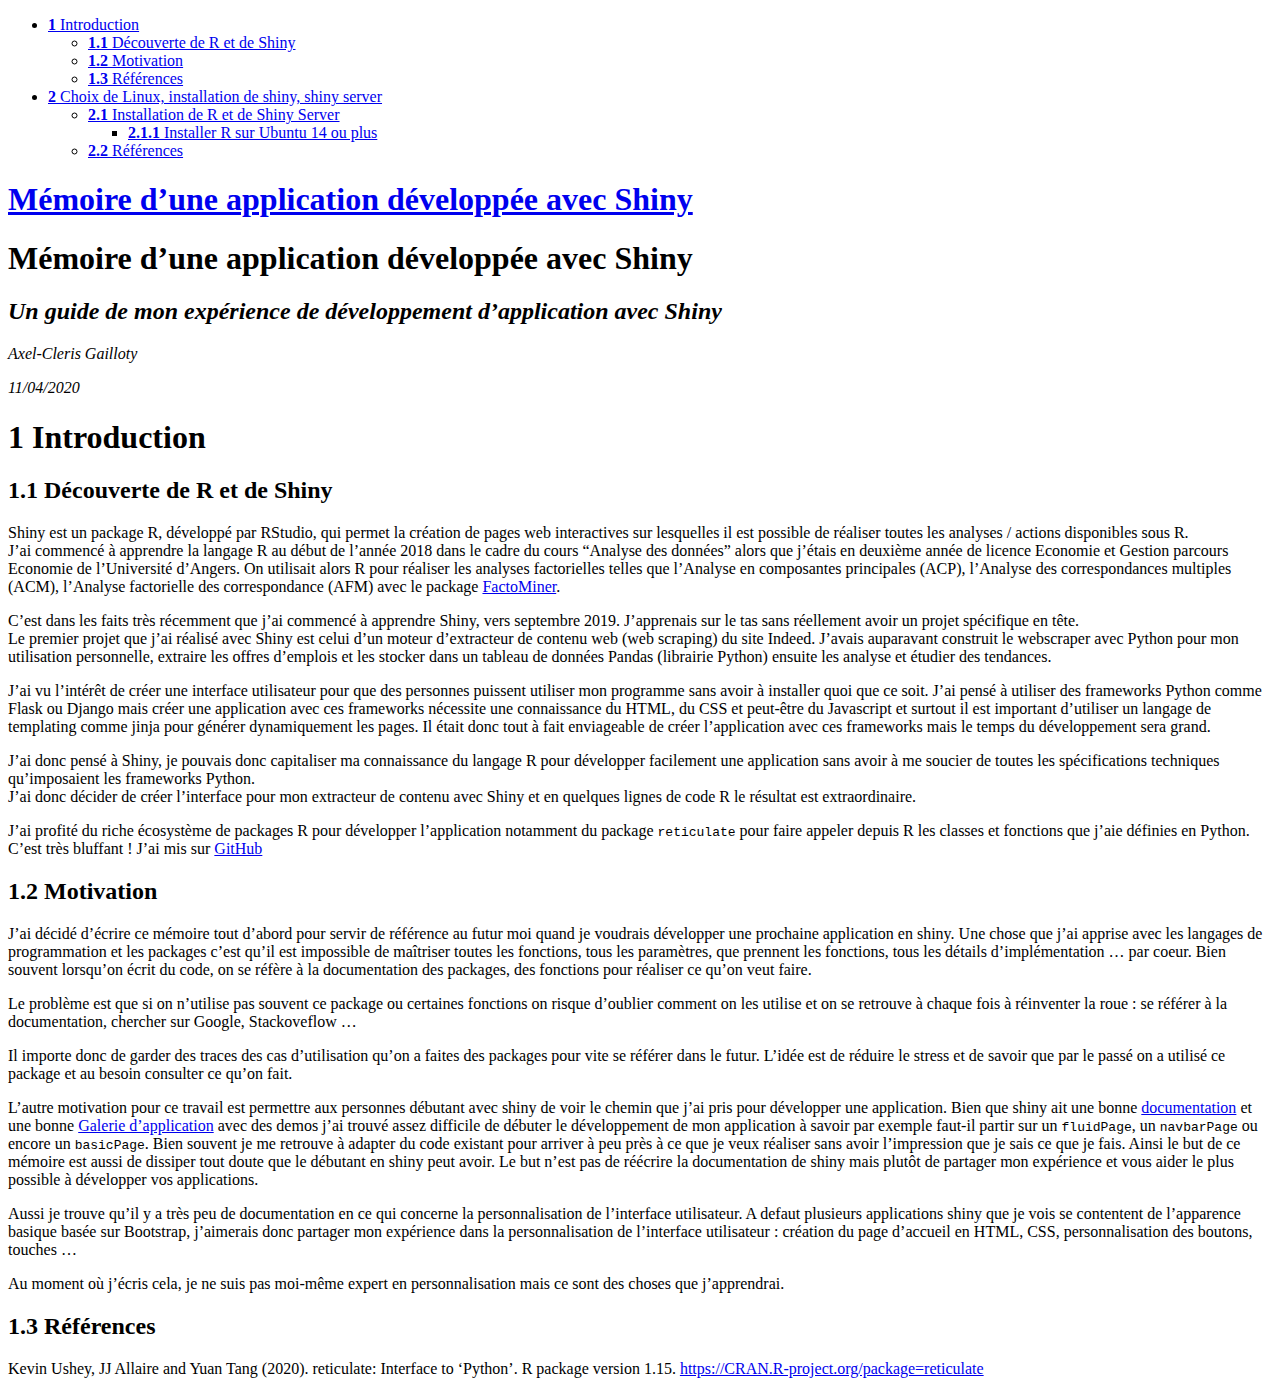
==== index.html @ 3c8d46de "Première version du projet" ====
<!DOCTYPE html>
<html lang="" xml:lang="">
<head>

  <meta charset="utf-8" />
  <meta http-equiv="X-UA-Compatible" content="IE=edge" />
  <title>Mémoire d’une application développée avec Shiny</title>
  <meta name="description" content="Mémoire d’une application développée avec Shiny" />
  <meta name="generator" content="bookdown 0.18 and GitBook 2.6.7" />

  <meta property="og:title" content="Mémoire d’une application développée avec Shiny" />
  <meta property="og:type" content="book" />
  
  
  
  

  <meta name="twitter:card" content="summary" />
  <meta name="twitter:title" content="Mémoire d’une application développée avec Shiny" />
  
  
  

<meta name="author" content="Axel-Cleris Gailloty" />


<meta name="date" content="2020-11-04" />

  <meta name="viewport" content="width=device-width, initial-scale=1" />
  <meta name="apple-mobile-web-app-capable" content="yes" />
  <meta name="apple-mobile-web-app-status-bar-style" content="black" />
  
  

<link rel="next" href="choix-de-linux-installation-de-shiny-shiny-server.html"/>
<script src="libs/jquery-2.2.3/jquery.min.js"></script>
<link href="libs/gitbook-2.6.7/css/style.css" rel="stylesheet" />
<link href="libs/gitbook-2.6.7/css/plugin-table.css" rel="stylesheet" />
<link href="libs/gitbook-2.6.7/css/plugin-bookdown.css" rel="stylesheet" />
<link href="libs/gitbook-2.6.7/css/plugin-highlight.css" rel="stylesheet" />
<link href="libs/gitbook-2.6.7/css/plugin-search.css" rel="stylesheet" />
<link href="libs/gitbook-2.6.7/css/plugin-fontsettings.css" rel="stylesheet" />
<link href="libs/gitbook-2.6.7/css/plugin-clipboard.css" rel="stylesheet" />












</head>

<body>



  <div class="book without-animation with-summary font-size-2 font-family-1" data-basepath=".">

    <div class="book-summary">
      <nav role="navigation">

<ul class="summary">
<li class="chapter" data-level="1" data-path="introduction.html"><a href="introduction.html"><i class="fa fa-check"></i><b>1</b> Introduction</a><ul>
<li class="chapter" data-level="1.1" data-path="introduction.html"><a href="introduction.html#découverte-de-r-et-de-shiny"><i class="fa fa-check"></i><b>1.1</b> Découverte de R et de Shiny</a></li>
<li class="chapter" data-level="1.2" data-path="introduction.html"><a href="introduction.html#motivation"><i class="fa fa-check"></i><b>1.2</b> Motivation</a></li>
<li class="chapter" data-level="1.3" data-path="introduction.html"><a href="introduction.html#références"><i class="fa fa-check"></i><b>1.3</b> Références</a></li>
</ul></li>
<li class="chapter" data-level="2" data-path="choix-de-linux-installation-de-shiny-shiny-server.html"><a href="choix-de-linux-installation-de-shiny-shiny-server.html"><i class="fa fa-check"></i><b>2</b> Choix de Linux, installation de shiny, shiny server</a><ul>
<li class="chapter" data-level="2.1" data-path="choix-de-linux-installation-de-shiny-shiny-server.html"><a href="choix-de-linux-installation-de-shiny-shiny-server.html#installation-de-r-et-de-shiny-server"><i class="fa fa-check"></i><b>2.1</b> Installation de R et de Shiny Server</a><ul>
<li class="chapter" data-level="2.1.1" data-path="choix-de-linux-installation-de-shiny-shiny-server.html"><a href="choix-de-linux-installation-de-shiny-shiny-server.html#installer-r-sur-ubuntu-14-ou-plus"><i class="fa fa-check"></i><b>2.1.1</b> Installer R sur Ubuntu 14 ou plus</a></li>
</ul></li>
<li class="chapter" data-level="2.2" data-path="choix-de-linux-installation-de-shiny-shiny-server.html"><a href="choix-de-linux-installation-de-shiny-shiny-server.html#références-1"><i class="fa fa-check"></i><b>2.2</b> Références</a></li>
</ul></li>
</ul>

      </nav>
    </div>

    <div class="book-body">
      <div class="body-inner">
        <div class="book-header" role="navigation">
          <h1>
            <i class="fa fa-circle-o-notch fa-spin"></i><a href="./">Mémoire d’une application développée avec Shiny</a>
          </h1>
        </div>

        <div class="page-wrapper" tabindex="-1" role="main">
          <div class="page-inner">

            <section class="normal" id="section-">
<div id="header">
<h1 class="title">Mémoire d’une application développée avec Shiny</h1>
<h2 class="subtitle"><em>Un guide de mon expérience de développement d’application avec Shiny</em></h2>
<p class="author"><em>Axel-Cleris Gailloty</em></p>
<p class="date"><em>11/04/2020</em></p>
</div>
<div id="introduction" class="section level1">
<h1><span class="header-section-number">1</span> Introduction</h1>
<div id="découverte-de-r-et-de-shiny" class="section level2">
<h2><span class="header-section-number">1.1</span> Découverte de R et de Shiny</h2>
<p>Shiny est un package R, développé par RStudio, qui permet la création de pages web interactives sur lesquelles il est possible de réaliser toutes les analyses / actions disponibles sous R.<br />
J’ai commencé à apprendre la langage R au début de l’année 2018 dans le cadre du cours “Analyse des données” alors que j’étais en deuxième année de licence Economie et Gestion parcours Economie de l’Université d’Angers.
On utilisait alors R pour réaliser les analyses factorielles telles que l’Analyse en composantes principales (ACP), l’Analyse des correspondances multiples (ACM), l’Analyse factorielle des correspondance (AFM) avec le package <a href="http://factominer.free.fr/">FactoMiner</a>.</p>
<p>C’est dans les faits très récemment que j’ai commencé à apprendre Shiny, vers septembre 2019. J’apprenais sur le tas sans réellement avoir un projet spécifique en tête.<br />
Le premier projet que j’ai réalisé avec Shiny est celui d’un moteur d’extracteur de contenu web (web scraping) du site Indeed. J’avais auparavant construit le webscraper avec Python pour mon utilisation personnelle, extraire les offres d’emplois et les stocker dans un tableau de données Pandas (librairie Python) ensuite les analyse et étudier des tendances.</p>
<p>J’ai vu l’intérêt de créer une interface utilisateur pour que des personnes puissent utiliser mon programme sans avoir à installer quoi que ce soit. J’ai pensé à utiliser des frameworks Python comme Flask ou Django mais créer une application avec ces frameworks nécessite une connaissance du HTML, du CSS et peut-être du Javascript et surtout il est important d’utiliser un langage de templating comme jinja pour générer dynamiquement les pages. Il était donc tout à fait enviageable de créer l’application avec ces frameworks mais le temps du développement sera grand.</p>
<p>J’ai donc pensé à Shiny, je pouvais donc capitaliser ma connaissance du langage R pour développer facilement une application sans avoir à me soucier de toutes les spécifications techniques qu’imposaient les frameworks Python.<br />
J’ai donc décider de créer l’interface pour mon extracteur de contenu avec Shiny et en quelques lignes de code R le résultat est extraordinaire.</p>
<p>J’ai profité du riche écosystème de packages R pour développer l’application notamment du package <code>reticulate</code> pour faire appeler depuis R les classes et fonctions que j’aie définies en Python. C’est très bluffant !
J’ai mis sur <a href="http://factominer.free.fr/">GitHub</a></p>
</div>
<div id="motivation" class="section level2">
<h2><span class="header-section-number">1.2</span> Motivation</h2>
<p>J’ai décidé d’écrire ce mémoire tout d’abord pour servir de référence au futur moi quand je voudrais développer une prochaine application en shiny. Une chose que j’ai apprise avec les langages de programmation et les packages c’est qu’il est impossible de maîtriser toutes les fonctions, tous les paramètres, que prennent les fonctions, tous les détails d’implémentation … par coeur. Bien souvent lorsqu’on écrit du code, on se réfère à la documentation des packages, des fonctions pour réaliser ce qu’on veut faire.</p>
<p>Le problème est que si on n’utilise pas souvent ce package ou certaines fonctions on risque d’oublier comment on les utilise et on se retrouve à chaque fois à réinventer la roue : se référer à la documentation, chercher sur Google, Stackoveflow …</p>
<p>Il importe donc de garder des traces des cas d’utilisation qu’on a faites des packages pour vite se référer dans le futur. L’idée est de réduire le stress et de savoir que par le passé on a utilisé ce package et au besoin consulter ce qu’on fait.</p>
<p>L’autre motivation pour ce travail est permettre aux personnes débutant avec shiny de voir le chemin que j’ai pris pour développer une application.
Bien que shiny ait une bonne <a href="https://shiny.rstudio.com/reference/shiny/1.3.2/">documentation</a> et une bonne <a href="https://shiny.rstudio.com/reference/shiny/1.3.2/">Galerie d’application</a> avec des demos j’ai trouvé assez difficile de débuter le développement de mon application à savoir par exemple faut-il partir sur un <code>fluidPage</code>, un <code>navbarPage</code> ou encore un <code>basicPage</code>. Bien souvent je me retrouve à adapter du code existant pour arriver à peu près à ce que je veux réaliser sans avoir l’impression que je sais ce que je fais. Ainsi le but de ce mémoire est aussi de dissiper tout doute que le débutant en shiny peut avoir. Le but n’est pas de réécrire la documentation de shiny mais plutôt de partager mon expérience et vous aider le plus possible à développer vos applications.</p>
<p>Aussi je trouve qu’il y a très peu de documentation en ce qui concerne la personnalisation de l’interface utilisateur. A defaut plusieurs applications shiny que je vois se contentent de l’apparence basique basée sur Bootstrap, j’aimerais donc partager mon expérience dans la personnalisation de l’interface utilisateur : création du page d’accueil en HTML, CSS, personnalisation des boutons, touches …</p>
<p>Au moment où j’écris cela, je ne suis pas moi-même expert en personnalisation mais ce sont des choses que j’apprendrai.</p>
</div>
<div id="références" class="section level2">
<h2><span class="header-section-number">1.3</span> Références</h2>
<p>Kevin Ushey, JJ Allaire and Yuan Tang (2020). reticulate: Interface to
‘Python’. R package version 1.15.
<a href="https://CRAN.R-project.org/package=reticulate" class="uri">https://CRAN.R-project.org/package=reticulate</a></p>
</div>
</div>
            </section>

          </div>
        </div>
      </div>

<a href="choix-de-linux-installation-de-shiny-shiny-server.html" class="navigation navigation-next navigation-unique" aria-label="Next page"><i class="fa fa-angle-right"></i></a>
    </div>
  </div>
<script src="libs/gitbook-2.6.7/js/app.min.js"></script>
<script src="libs/gitbook-2.6.7/js/lunr.js"></script>
<script src="libs/gitbook-2.6.7/js/clipboard.min.js"></script>
<script src="libs/gitbook-2.6.7/js/plugin-search.js"></script>
<script src="libs/gitbook-2.6.7/js/plugin-sharing.js"></script>
<script src="libs/gitbook-2.6.7/js/plugin-fontsettings.js"></script>
<script src="libs/gitbook-2.6.7/js/plugin-bookdown.js"></script>
<script src="libs/gitbook-2.6.7/js/jquery.highlight.js"></script>
<script src="libs/gitbook-2.6.7/js/plugin-clipboard.js"></script>
<script>
gitbook.require(["gitbook"], function(gitbook) {
gitbook.start({
"sharing": {
"github": false,
"facebook": true,
"twitter": true,
"linkedin": false,
"weibo": false,
"instapaper": false,
"vk": false,
"all": ["facebook", "twitter", "linkedin", "weibo", "instapaper"]
},
"fontsettings": {
"theme": "white",
"family": "sans",
"size": 2
},
"edit": {
"link": null,
"text": null
},
"history": {
"link": null,
"text": null
},
"view": {
"link": null,
"text": null
},
"download": null,
"toc": {
"collapse": "subsection"
},
"search": false
});
});
</script>

</body>

</html>
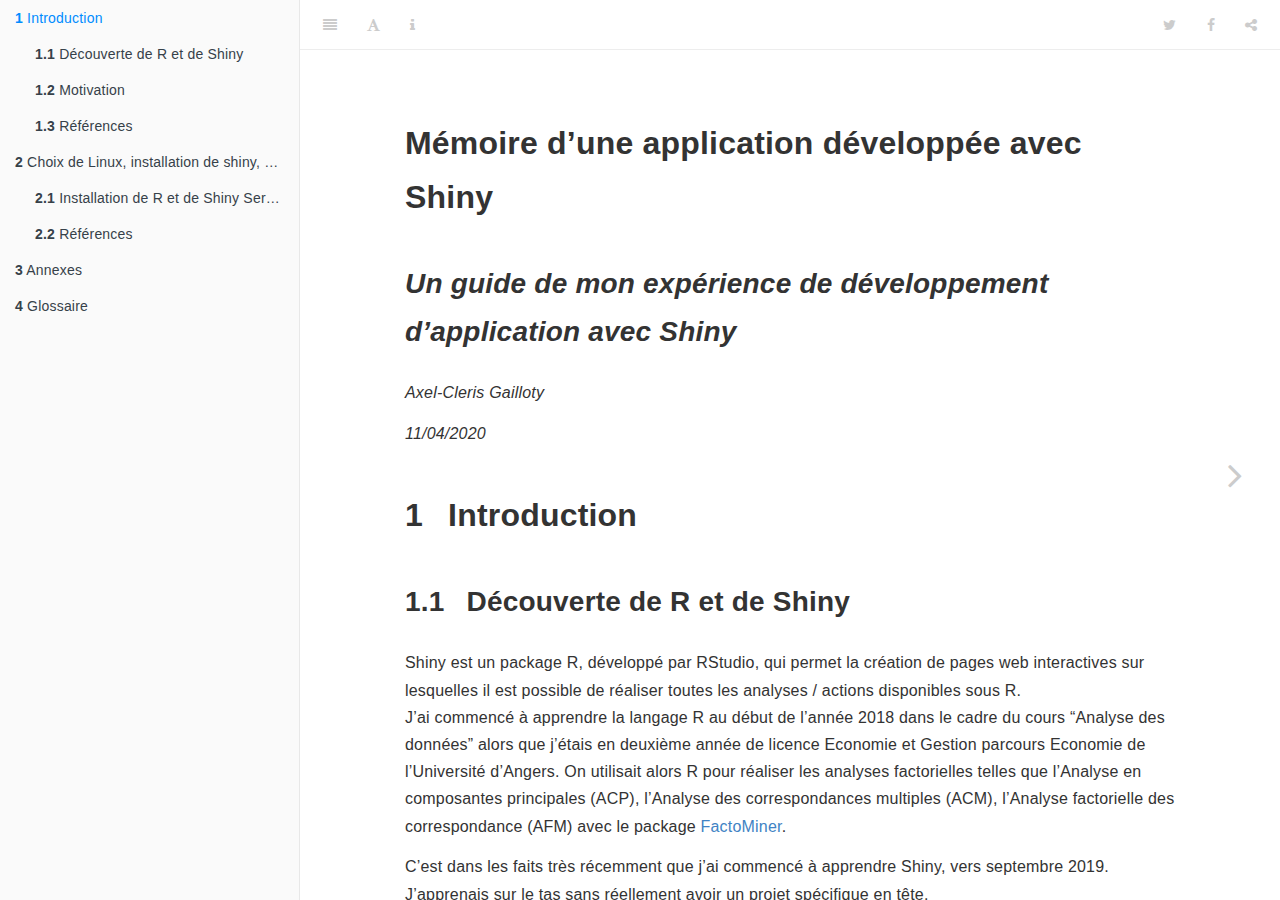
==== commit b993774e: "Ajout annexes et glossaire" ====
--- a/index.html
+++ b/index.html
@@ -73,9 +73,12 @@
 <li class="chapter" data-level="2" data-path="choix-de-linux-installation-de-shiny-shiny-server.html"><a href="choix-de-linux-installation-de-shiny-shiny-server.html"><i class="fa fa-check"></i><b>2</b> Choix de Linux, installation de shiny, shiny server</a><ul>
 <li class="chapter" data-level="2.1" data-path="choix-de-linux-installation-de-shiny-shiny-server.html"><a href="choix-de-linux-installation-de-shiny-shiny-server.html#installation-de-r-et-de-shiny-server"><i class="fa fa-check"></i><b>2.1</b> Installation de R et de Shiny Server</a><ul>
 <li class="chapter" data-level="2.1.1" data-path="choix-de-linux-installation-de-shiny-shiny-server.html"><a href="choix-de-linux-installation-de-shiny-shiny-server.html#installer-r-sur-ubuntu-14-ou-plus"><i class="fa fa-check"></i><b>2.1.1</b> Installer R sur Ubuntu 14 ou plus</a></li>
+<li class="chapter" data-level="2.1.2" data-path="choix-de-linux-installation-de-shiny-shiny-server.html"><a href="choix-de-linux-installation-de-shiny-shiny-server.html#installation-du-serveur-shiny"><i class="fa fa-check"></i><b>2.1.2</b> Installation du serveur Shiny</a></li>
 </ul></li>
 <li class="chapter" data-level="2.2" data-path="choix-de-linux-installation-de-shiny-shiny-server.html"><a href="choix-de-linux-installation-de-shiny-shiny-server.html#références-1"><i class="fa fa-check"></i><b>2.2</b> Références</a></li>
 </ul></li>
+<li class="chapter" data-level="3" data-path="annexes.html"><a href="annexes.html"><i class="fa fa-check"></i><b>3</b> Annexes</a></li>
+<li class="chapter" data-level="4" data-path="glossaire.html"><a href="glossaire.html"><i class="fa fa-check"></i><b>4</b> Glossaire</a></li>
 </ul>
 
       </nav>
--- a/libs/gitbook-2.6.7/css/style.css
+++ b/libs/gitbook-2.6.7/css/style.css
@@ -0,0 +1,10 @@
+/*! normalize.css v2.1.0 | MIT License | git.io/normalize */img,legend{border:0}*,.fa{-webkit-font-smoothing:antialiased}.fa-ul>li,sub,sup{position:relative}.book .book-body .page-wrapper .page-inner section.normal hr:after,.book-langs-index .inner .languages:after,.buttons:after,.dropdown-menu .buttons:after{clear:both}body,html{-ms-text-size-adjust:100%;-webkit-text-size-adjust:100%}article,aside,details,figcaption,figure,footer,header,hgroup,main,nav,section,summary{display:block}audio,canvas,video{display:inline-block}.hidden,[hidden]{display:none}audio:not([controls]){display:none;height:0}html{font-family:sans-serif}body,figure{margin:0}a:focus{outline:dotted thin}a:active,a:hover{outline:0}h1{font-size:2em;margin:.67em 0}abbr[title]{border-bottom:1px dotted}b,strong{font-weight:700}dfn{font-style:italic}hr{-moz-box-sizing:content-box;box-sizing:content-box;height:0}mark{background:#ff0;color:#000}code,kbd,pre,samp{font-family:monospace,serif;font-size:1em}pre{white-space:pre-wrap}q{quotes:"\201C" "\201D" "\2018" "\2019"}small{font-size:80%}sub,sup{font-size:75%;line-height:0;vertical-align:baseline}sup{top:-.5em}sub{bottom:-.25em}svg:not(:root){overflow:hidden}fieldset{border:1px solid silver;margin:0 2px;padding:.35em .625em .75em}legend{padding:0}button,input,select,textarea{font-family:inherit;font-size:100%;margin:0}button,input{line-height:normal}button,select{text-transform:none}button,html input[type=button],input[type=reset],input[type=submit]{-webkit-appearance:button;cursor:pointer}button[disabled],html input[disabled]{cursor:default}input[type=checkbox],input[type=radio]{box-sizing:border-box;padding:0}input[type=search]{-webkit-appearance:textfield;-moz-box-sizing:content-box;-webkit-box-sizing:content-box;box-sizing:content-box}input[type=search]::-webkit-search-cancel-button{margin-right:10px;}button::-moz-focus-inner,input::-moz-focus-inner{border:0;padding:0}textarea{overflow:auto;vertical-align:top}table{border-collapse:collapse;border-spacing:0}/*!
+ * Preboot v2
+ *
+ * Open sourced under MIT license by @mdo.
+ * Some variables and mixins from Bootstrap (Apache 2 license).
+ */.link-inherit,.link-inherit:focus,.link-inherit:hover{color:inherit}.fa,.fa-stack{display:inline-block}/*!
+ *  Font Awesome 4.1.0 by @davegandy - http://fontawesome.io - @fontawesome
+ *  License - http://fontawesome.io/license (Font: SIL OFL 1.1, CSS: MIT License)
+ */@font-face{font-family:FontAwesome;src:url(./fontawesome/fontawesome-webfont.ttf?v=4.1.0) format('truetype');font-weight:400;font-style:normal}.fa{font-family:FontAwesome;font-style:normal;font-weight:400;line-height:1;-moz-osx-font-smoothing:grayscale}.book .book-header,.book .book-summary{font-family:"Helvetica Neue",Helvetica,Arial,sans-serif}.fa-lg{font-size:1.33333333em;line-height:.75em;vertical-align:-15%}.fa-2x{font-size:2em}.fa-3x{font-size:3em}.fa-4x{font-size:4em}.fa-5x{font-size:5em}.fa-fw{width:1.28571429em;text-align:center}.fa-ul{padding-left:0;margin-left:2.14285714em;list-style-type:none}.fa-li{position:absolute;left:-2.14285714em;width:2.14285714em;top:.14285714em;text-align:center}.fa-li.fa-lg{left:-1.85714286em}.fa-border{padding:.2em .25em .15em;border:.08em solid #eee;border-radius:.1em}.pull-right{float:right}.pull-left{float:left}.fa.pull-left{margin-right:.3em}.fa.pull-right{margin-left:.3em}.fa-spin{-webkit-animation:spin 2s infinite linear;-moz-animation:spin 2s infinite linear;-o-animation:spin 2s infinite linear;animation:spin 2s infinite linear}@-moz-keyframes spin{0%{-moz-transform:rotate(0)}100%{-moz-transform:rotate(359deg)}}@-webkit-keyframes spin{0%{-webkit-transform:rotate(0)}100%{-webkit-transform:rotate(359deg)}}@-o-keyframes spin{0%{-o-transform:rotate(0)}100%{-o-transform:rotate(359deg)}}@keyframes spin{0%{-webkit-transform:rotate(0);transform:rotate(0)}100%{-webkit-transform:rotate(359deg);transform:rotate(359deg)}}.fa-rotate-90{filter:progid:DXImageTransform.Microsoft.BasicImage(rotation=1);-webkit-transform:rotate(90deg);-moz-transform:rotate(90deg);-ms-transform:rotate(90deg);-o-transform:rotate(90deg);transform:rotate(90deg)}.fa-rotate-180{filter:progid:DXImageTransform.Microsoft.BasicImage(rotation=2);-webkit-transform:rotate(180deg);-moz-transform:rotate(180deg);-ms-transform:rotate(180deg);-o-transform:rotate(180deg);transform:rotate(180deg)}.fa-rotate-270{filter:progid:DXImageTransform.Microsoft.BasicImage(rotation=3);-webkit-transform:rotate(270deg);-moz-transform:rotate(270deg);-ms-transform:rotate(270deg);-o-transform:rotate(270deg);transform:rotate(270deg)}.fa-flip-horizontal{filter:progid:DXImageTransform.Microsoft.BasicImage(rotation=0, mirror=1);-webkit-transform:scale(-1,1);-moz-transform:scale(-1,1);-ms-transform:scale(-1,1);-o-transform:scale(-1,1);transform:scale(-1,1)}.fa-flip-vertical{filter:progid:DXImageTransform.Microsoft.BasicImage(rotation=2, mirror=1);-webkit-transform:scale(1,-1);-moz-transform:scale(1,-1);-ms-transform:scale(1,-1);-o-transform:scale(1,-1);transform:scale(1,-1)}.fa-stack{position:relative;width:2em;height:2em;line-height:2em;vertical-align:middle}.fa-stack-1x,.fa-stack-2x{position:absolute;left:0;width:100%;text-align:center}.fa-stack-1x{line-height:inherit}.fa-stack-2x{font-size:2em}.fa-inverse{color:#fff}.fa-glass:before{content:"\f000"}.fa-music:before{content:"\f001"}.fa-search:before{content:"\f002"}.fa-envelope-o:before{content:"\f003"}.fa-heart:before{content:"\f004"}.fa-star:before{content:"\f005"}.fa-star-o:before{content:"\f006"}.fa-user:before{content:"\f007"}.fa-film:before{content:"\f008"}.fa-th-large:before{content:"\f009"}.fa-th:before{content:"\f00a"}.fa-th-list:before{content:"\f00b"}.fa-check:before{content:"\f00c"}.fa-times:before{content:"\f00d"}.fa-search-plus:before{content:"\f00e"}.fa-search-minus:before{content:"\f010"}.fa-power-off:before{content:"\f011"}.fa-signal:before{content:"\f012"}.fa-cog:before,.fa-gear:before{content:"\f013"}.fa-trash-o:before{content:"\f014"}.fa-home:before{content:"\f015"}.fa-file-o:before{content:"\f016"}.fa-clock-o:before{content:"\f017"}.fa-road:before{content:"\f018"}.fa-download:before{content:"\f019"}.fa-arrow-circle-o-down:before{content:"\f01a"}.fa-arrow-circle-o-up:before{content:"\f01b"}.fa-inbox:before{content:"\f01c"}.fa-play-circle-o:before{content:"\f01d"}.fa-repeat:before,.fa-rotate-right:before{content:"\f01e"}.fa-refresh:before{content:"\f021"}.fa-list-alt:before{content:"\f022"}.fa-lock:before{content:"\f023"}.fa-flag:before{content:"\f024"}.fa-headphones:before{content:"\f025"}.fa-volume-off:before{content:"\f026"}.fa-volume-down:before{content:"\f027"}.fa-volume-up:before{content:"\f028"}.fa-qrcode:before{content:"\f029"}.fa-barcode:before{content:"\f02a"}.fa-tag:before{content:"\f02b"}.fa-tags:before{content:"\f02c"}.fa-book:before{content:"\f02d"}.fa-bookmark:before{content:"\f02e"}.fa-print:before{content:"\f02f"}.fa-camera:before{content:"\f030"}.fa-font:before{content:"\f031"}.fa-bold:before{content:"\f032"}.fa-italic:before{content:"\f033"}.fa-text-height:before{content:"\f034"}.fa-text-width:before{content:"\f035"}.fa-align-left:before{content:"\f036"}.fa-align-center:before{content:"\f037"}.fa-align-right:before{content:"\f038"}.fa-align-justify:before{content:"\f039"}.fa-list:before{content:"\f03a"}.fa-dedent:before,.fa-outdent:before{content:"\f03b"}.fa-indent:before{content:"\f03c"}.fa-video-camera:before{content:"\f03d"}.fa-image:before,.fa-photo:before,.fa-picture-o:before{content:"\f03e"}.fa-pencil:before{content:"\f040"}.fa-map-marker:before{content:"\f041"}.fa-adjust:before{content:"\f042"}.fa-tint:before{content:"\f043"}.fa-edit:before,.fa-pencil-square-o:before{content:"\f044"}.fa-share-square-o:before{content:"\f045"}.fa-check-square-o:before{content:"\f046"}.fa-arrows:before{content:"\f047"}.fa-step-backward:before{content:"\f048"}.fa-fast-backward:before{content:"\f049"}.fa-backward:before{content:"\f04a"}.fa-play:before{content:"\f04b"}.fa-pause:before{content:"\f04c"}.fa-stop:before{content:"\f04d"}.fa-forward:before{content:"\f04e"}.fa-fast-forward:before{content:"\f050"}.fa-step-forward:before{content:"\f051"}.fa-eject:before{content:"\f052"}.fa-chevron-left:before{content:"\f053"}.fa-chevron-right:before{content:"\f054"}.fa-plus-circle:before{content:"\f055"}.fa-minus-circle:before{content:"\f056"}.fa-times-circle:before{content:"\f057"}.fa-check-circle:before{content:"\f058"}.fa-question-circle:before{content:"\f059"}.fa-info-circle:before{content:"\f05a"}.fa-crosshairs:before{content:"\f05b"}.fa-times-circle-o:before{content:"\f05c"}.fa-check-circle-o:before{content:"\f05d"}.fa-ban:before{content:"\f05e"}.fa-arrow-left:before{content:"\f060"}.fa-arrow-right:before{content:"\f061"}.fa-arrow-up:before{content:"\f062"}.fa-arrow-down:before{content:"\f063"}.fa-mail-forward:before,.fa-share:before{content:"\f064"}.fa-expand:before{content:"\f065"}.fa-compress:before{content:"\f066"}.fa-plus:before{content:"\f067"}.fa-minus:before{content:"\f068"}.fa-asterisk:before{content:"\f069"}.fa-exclamation-circle:before{content:"\f06a"}.fa-gift:before{content:"\f06b"}.fa-leaf:before{content:"\f06c"}.fa-fire:before{content:"\f06d"}.fa-eye:before{content:"\f06e"}.fa-eye-slash:before{content:"\f070"}.fa-exclamation-triangle:before,.fa-warning:before{content:"\f071"}.fa-plane:before{content:"\f072"}.fa-calendar:before{content:"\f073"}.fa-random:before{content:"\f074"}.fa-comment:before{content:"\f075"}.fa-magnet:before{content:"\f076"}.fa-chevron-up:before{content:"\f077"}.fa-chevron-down:before{content:"\f078"}.fa-retweet:before{content:"\f079"}.fa-shopping-cart:before{content:"\f07a"}.fa-folder:before{content:"\f07b"}.fa-folder-open:before{content:"\f07c"}.fa-arrows-v:before{content:"\f07d"}.fa-arrows-h:before{content:"\f07e"}.fa-bar-chart-o:before{content:"\f080"}.fa-twitter-square:before{content:"\f081"}.fa-facebook-square:before{content:"\f082"}.fa-camera-retro:before{content:"\f083"}.fa-key:before{content:"\f084"}.fa-cogs:before,.fa-gears:before{content:"\f085"}.fa-comments:before{content:"\f086"}.fa-thumbs-o-up:before{content:"\f087"}.fa-thumbs-o-down:before{content:"\f088"}.fa-star-half:before{content:"\f089"}.fa-heart-o:before{content:"\f08a"}.fa-sign-out:before{content:"\f08b"}.fa-linkedin-square:before{content:"\f08c"}.fa-thumb-tack:before{content:"\f08d"}.fa-external-link:before{content:"\f08e"}.fa-sign-in:before{content:"\f090"}.fa-trophy:before{content:"\f091"}.fa-github-square:before{content:"\f092"}.fa-upload:before{content:"\f093"}.fa-lemon-o:before{content:"\f094"}.fa-phone:before{content:"\f095"}.fa-square-o:before{content:"\f096"}.fa-bookmark-o:before{content:"\f097"}.fa-phone-square:before{content:"\f098"}.fa-twitter:before{content:"\f099"}.fa-facebook:before{content:"\f09a"}.fa-github:before{content:"\f09b"}.fa-unlock:before{content:"\f09c"}.fa-credit-card:before{content:"\f09d"}.fa-rss:before{content:"\f09e"}.fa-hdd-o:before{content:"\f0a0"}.fa-bullhorn:before{content:"\f0a1"}.fa-bell:before{content:"\f0f3"}.fa-certificate:before{content:"\f0a3"}.fa-hand-o-right:before{content:"\f0a4"}.fa-hand-o-left:before{content:"\f0a5"}.fa-hand-o-up:before{content:"\f0a6"}.fa-hand-o-down:before{content:"\f0a7"}.fa-arrow-circle-left:before{content:"\f0a8"}.fa-arrow-circle-right:before{content:"\f0a9"}.fa-arrow-circle-up:before{content:"\f0aa"}.fa-arrow-circle-down:before{content:"\f0ab"}.fa-globe:before{content:"\f0ac"}.fa-wrench:before{content:"\f0ad"}.fa-tasks:before{content:"\f0ae"}.fa-filter:before{content:"\f0b0"}.fa-briefcase:before{content:"\f0b1"}.fa-arrows-alt:before{content:"\f0b2"}.fa-group:before,.fa-users:before{content:"\f0c0"}.fa-chain:before,.fa-link:before{content:"\f0c1"}.fa-cloud:before{content:"\f0c2"}.fa-flask:before{content:"\f0c3"}.fa-cut:before,.fa-scissors:before{content:"\f0c4"}.fa-copy:before,.fa-files-o:before{content:"\f0c5"}.fa-paperclip:before{content:"\f0c6"}.fa-floppy-o:before,.fa-save:before{content:"\f0c7"}.fa-square:before{content:"\f0c8"}.fa-bars:before,.fa-navicon:before,.fa-reorder:before{content:"\f0c9"}.fa-list-ul:before{content:"\f0ca"}.fa-list-ol:before{content:"\f0cb"}.fa-strikethrough:before{content:"\f0cc"}.fa-underline:before{content:"\f0cd"}.fa-table:before{content:"\f0ce"}.fa-magic:before{content:"\f0d0"}.fa-truck:before{content:"\f0d1"}.fa-pinterest:before{content:"\f0d2"}.fa-pinterest-square:before{content:"\f0d3"}.fa-google-plus-square:before{content:"\f0d4"}.fa-google-plus:before{content:"\f0d5"}.fa-money:before{content:"\f0d6"}.fa-caret-down:before{content:"\f0d7"}.fa-caret-up:before{content:"\f0d8"}.fa-caret-left:before{content:"\f0d9"}.fa-caret-right:before{content:"\f0da"}.fa-columns:before{content:"\f0db"}.fa-sort:before,.fa-unsorted:before{content:"\f0dc"}.fa-sort-desc:before,.fa-sort-down:before{content:"\f0dd"}.fa-sort-asc:before,.fa-sort-up:before{content:"\f0de"}.fa-envelope:before{content:"\f0e0"}.fa-linkedin:before{content:"\f0e1"}.fa-rotate-left:before,.fa-undo:before{content:"\f0e2"}.fa-gavel:before,.fa-legal:before{content:"\f0e3"}.fa-dashboard:before,.fa-tachometer:before{content:"\f0e4"}.fa-comment-o:before{content:"\f0e5"}.fa-comments-o:before{content:"\f0e6"}.fa-bolt:before,.fa-flash:before{content:"\f0e7"}.fa-sitemap:before{content:"\f0e8"}.fa-umbrella:before{content:"\f0e9"}.fa-clipboard:before,.fa-paste:before{content:"\f0ea"}.fa-lightbulb-o:before{content:"\f0eb"}.fa-exchange:before{content:"\f0ec"}.fa-cloud-download:before{content:"\f0ed"}.fa-cloud-upload:before{content:"\f0ee"}.fa-user-md:before{content:"\f0f0"}.fa-stethoscope:before{content:"\f0f1"}.fa-suitcase:before{content:"\f0f2"}.fa-bell-o:before{content:"\f0a2"}.fa-coffee:before{content:"\f0f4"}.fa-cutlery:before{content:"\f0f5"}.fa-file-text-o:before{content:"\f0f6"}.fa-building-o:before{content:"\f0f7"}.fa-hospital-o:before{content:"\f0f8"}.fa-ambulance:before{content:"\f0f9"}.fa-medkit:before{content:"\f0fa"}.fa-fighter-jet:before{content:"\f0fb"}.fa-beer:before{content:"\f0fc"}.fa-h-square:before{content:"\f0fd"}.fa-plus-square:before{content:"\f0fe"}.fa-angle-double-left:before{content:"\f100"}.fa-angle-double-right:before{content:"\f101"}.fa-angle-double-up:before{content:"\f102"}.fa-angle-double-down:before{content:"\f103"}.fa-angle-left:before{content:"\f104"}.fa-angle-right:before{content:"\f105"}.fa-angle-up:before{content:"\f106"}.fa-angle-down:before{content:"\f107"}.fa-desktop:before{content:"\f108"}.fa-laptop:before{content:"\f109"}.fa-tablet:before{content:"\f10a"}.fa-mobile-phone:before,.fa-mobile:before{content:"\f10b"}.fa-circle-o:before{content:"\f10c"}.fa-quote-left:before{content:"\f10d"}.fa-quote-right:before{content:"\f10e"}.fa-spinner:before{content:"\f110"}.fa-circle:before{content:"\f111"}.fa-mail-reply:before,.fa-reply:before{content:"\f112"}.fa-github-alt:before{content:"\f113"}.fa-folder-o:before{content:"\f114"}.fa-folder-open-o:before{content:"\f115"}.fa-smile-o:before{content:"\f118"}.fa-frown-o:before{content:"\f119"}.fa-meh-o:before{content:"\f11a"}.fa-gamepad:before{content:"\f11b"}.fa-keyboard-o:before{content:"\f11c"}.fa-flag-o:before{content:"\f11d"}.fa-flag-checkered:before{content:"\f11e"}.fa-terminal:before{content:"\f120"}.fa-code:before{content:"\f121"}.fa-mail-reply-all:before,.fa-reply-all:before{content:"\f122"}.fa-star-half-empty:before,.fa-star-half-full:before,.fa-star-half-o:before{content:"\f123"}.fa-location-arrow:before{content:"\f124"}.fa-crop:before{content:"\f125"}.fa-code-fork:before{content:"\f126"}.fa-chain-broken:before,.fa-unlink:before{content:"\f127"}.fa-question:before{content:"\f128"}.fa-info:before{content:"\f129"}.fa-exclamation:before{content:"\f12a"}.fa-superscript:before{content:"\f12b"}.fa-subscript:before{content:"\f12c"}.fa-eraser:before{content:"\f12d"}.fa-puzzle-piece:before{content:"\f12e"}.fa-microphone:before{content:"\f130"}.fa-microphone-slash:before{content:"\f131"}.fa-shield:before{content:"\f132"}.fa-calendar-o:before{content:"\f133"}.fa-fire-extinguisher:before{content:"\f134"}.fa-rocket:before{content:"\f135"}.fa-maxcdn:before{content:"\f136"}.fa-chevron-circle-left:before{content:"\f137"}.fa-chevron-circle-right:before{content:"\f138"}.fa-chevron-circle-up:before{content:"\f139"}.fa-chevron-circle-down:before{content:"\f13a"}.fa-html5:before{content:"\f13b"}.fa-css3:before{content:"\f13c"}.fa-anchor:before{content:"\f13d"}.fa-unlock-alt:before{content:"\f13e"}.fa-bullseye:before{content:"\f140"}.fa-ellipsis-h:before{content:"\f141"}.fa-ellipsis-v:before{content:"\f142"}.fa-rss-square:before{content:"\f143"}.fa-play-circle:before{content:"\f144"}.fa-ticket:before{content:"\f145"}.fa-minus-square:before{content:"\f146"}.fa-minus-square-o:before{content:"\f147"}.fa-level-up:before{content:"\f148"}.fa-level-down:before{content:"\f149"}.fa-check-square:before{content:"\f14a"}.fa-pencil-square:before{content:"\f14b"}.fa-external-link-square:before{content:"\f14c"}.fa-share-square:before{content:"\f14d"}.fa-compass:before{content:"\f14e"}.fa-caret-square-o-down:before,.fa-toggle-down:before{content:"\f150"}.fa-caret-square-o-up:before,.fa-toggle-up:before{content:"\f151"}.fa-caret-square-o-right:before,.fa-toggle-right:before{content:"\f152"}.fa-eur:before,.fa-euro:before{content:"\f153"}.fa-gbp:before{content:"\f154"}.fa-dollar:before,.fa-usd:before{content:"\f155"}.fa-inr:before,.fa-rupee:before{content:"\f156"}.fa-cny:before,.fa-jpy:before,.fa-rmb:before,.fa-yen:before{content:"\f157"}.fa-rouble:before,.fa-rub:before,.fa-ruble:before{content:"\f158"}.fa-krw:before,.fa-won:before{content:"\f159"}.fa-bitcoin:before,.fa-btc:before{content:"\f15a"}.fa-file:before{content:"\f15b"}.fa-file-text:before{content:"\f15c"}.fa-sort-alpha-asc:before{content:"\f15d"}.fa-sort-alpha-desc:before{content:"\f15e"}.fa-sort-amount-asc:before{content:"\f160"}.fa-sort-amount-desc:before{content:"\f161"}.fa-sort-numeric-asc:before{content:"\f162"}.fa-sort-numeric-desc:before{content:"\f163"}.fa-thumbs-up:before{content:"\f164"}.fa-thumbs-down:before{content:"\f165"}.fa-youtube-square:before{content:"\f166"}.fa-youtube:before{content:"\f167"}.fa-xing:before{content:"\f168"}.fa-xing-square:before{content:"\f169"}.fa-youtube-play:before{content:"\f16a"}.fa-dropbox:before{content:"\f16b"}.fa-stack-overflow:before{content:"\f16c"}.fa-instagram:before{content:"\f16d"}.fa-flickr:before{content:"\f16e"}.fa-adn:before{content:"\f170"}.fa-bitbucket:before{content:"\f171"}.fa-bitbucket-square:before{content:"\f172"}.fa-tumblr:before{content:"\f173"}.fa-tumblr-square:before{content:"\f174"}.fa-long-arrow-down:before{content:"\f175"}.fa-long-arrow-up:before{content:"\f176"}.fa-long-arrow-left:before{content:"\f177"}.fa-long-arrow-right:before{content:"\f178"}.fa-apple:before{content:"\f179"}.fa-windows:before{content:"\f17a"}.fa-android:before{content:"\f17b"}.fa-linux:before{content:"\f17c"}.fa-dribbble:before{content:"\f17d"}.fa-skype:before{content:"\f17e"}.fa-foursquare:before{content:"\f180"}.fa-trello:before{content:"\f181"}.fa-female:before{content:"\f182"}.fa-male:before{content:"\f183"}.fa-gittip:before{content:"\f184"}.fa-sun-o:before{content:"\f185"}.fa-moon-o:before{content:"\f186"}.fa-archive:before{content:"\f187"}.fa-bug:before{content:"\f188"}.fa-vk:before{content:"\f189"}.fa-weibo:before{content:"\f18a"}.fa-renren:before{content:"\f18b"}.fa-pagelines:before{content:"\f18c"}.fa-stack-exchange:before{content:"\f18d"}.fa-arrow-circle-o-right:before{content:"\f18e"}.fa-arrow-circle-o-left:before{content:"\f190"}.fa-caret-square-o-left:before,.fa-toggle-left:before{content:"\f191"}.fa-dot-circle-o:before{content:"\f192"}.fa-wheelchair:before{content:"\f193"}.fa-vimeo-square:before{content:"\f194"}.fa-try:before,.fa-turkish-lira:before{content:"\f195"}.fa-plus-square-o:before{content:"\f196"}.fa-space-shuttle:before{content:"\f197"}.fa-slack:before{content:"\f198"}.fa-envelope-square:before{content:"\f199"}.fa-wordpress:before{content:"\f19a"}.fa-openid:before{content:"\f19b"}.fa-bank:before,.fa-institution:before,.fa-university:before{content:"\f19c"}.fa-graduation-cap:before,.fa-mortar-board:before{content:"\f19d"}.fa-yahoo:before{content:"\f19e"}.fa-google:before{content:"\f1a0"}.fa-reddit:before{content:"\f1a1"}.fa-reddit-square:before{content:"\f1a2"}.fa-stumbleupon-circle:before{content:"\f1a3"}.fa-stumbleupon:before{content:"\f1a4"}.fa-delicious:before{content:"\f1a5"}.fa-digg:before{content:"\f1a6"}.fa-pied-piper-square:before,.fa-pied-piper:before{content:"\f1a7"}.fa-pied-piper-alt:before{content:"\f1a8"}.fa-drupal:before{content:"\f1a9"}.fa-joomla:before{content:"\f1aa"}.fa-language:before{content:"\f1ab"}.fa-fax:before{content:"\f1ac"}.fa-building:before{content:"\f1ad"}.fa-child:before{content:"\f1ae"}.fa-paw:before{content:"\f1b0"}.fa-spoon:before{content:"\f1b1"}.fa-cube:before{content:"\f1b2"}.fa-cubes:before{content:"\f1b3"}.fa-behance:before{content:"\f1b4"}.fa-behance-square:before{content:"\f1b5"}.fa-steam:before{content:"\f1b6"}.fa-steam-square:before{content:"\f1b7"}.fa-recycle:before{content:"\f1b8"}.fa-automobile:before,.fa-car:before{content:"\f1b9"}.fa-cab:before,.fa-taxi:before{content:"\f1ba"}.fa-tree:before{content:"\f1bb"}.fa-spotify:before{content:"\f1bc"}.fa-deviantart:before{content:"\f1bd"}.fa-soundcloud:before{content:"\f1be"}.fa-database:before{content:"\f1c0"}.fa-file-pdf-o:before{content:"\f1c1"}.fa-file-word-o:before{content:"\f1c2"}.fa-file-excel-o:before{content:"\f1c3"}.fa-file-powerpoint-o:before{content:"\f1c4"}.fa-file-image-o:before,.fa-file-photo-o:before,.fa-file-picture-o:before{content:"\f1c5"}.fa-file-archive-o:before,.fa-file-zip-o:before{content:"\f1c6"}.fa-file-audio-o:before,.fa-file-sound-o:before{content:"\f1c7"}.fa-file-movie-o:before,.fa-file-video-o:before{content:"\f1c8"}.fa-file-code-o:before{content:"\f1c9"}.fa-vine:before{content:"\f1ca"}.fa-codepen:before{content:"\f1cb"}.fa-jsfiddle:before{content:"\f1cc"}.fa-life-bouy:before,.fa-life-ring:before,.fa-life-saver:before,.fa-support:before{content:"\f1cd"}.fa-circle-o-notch:before{content:"\f1ce"}.fa-ra:before,.fa-rebel:before{content:"\f1d0"}.fa-empire:before,.fa-ge:before{content:"\f1d1"}.fa-git-square:before{content:"\f1d2"}.fa-git:before{content:"\f1d3"}.fa-hacker-news:before{content:"\f1d4"}.fa-tencent-weibo:before{content:"\f1d5"}.fa-qq:before{content:"\f1d6"}.fa-wechat:before,.fa-weixin:before{content:"\f1d7"}.fa-paper-plane:before,.fa-send:before{content:"\f1d8"}.fa-paper-plane-o:before,.fa-send-o:before{content:"\f1d9"}.fa-history:before{content:"\f1da"}.fa-circle-thin:before{content:"\f1db"}.fa-header:before{content:"\f1dc"}.fa-paragraph:before{content:"\f1dd"}.fa-sliders:before{content:"\f1de"}.fa-share-alt:before{content:"\f1e0"}.fa-share-alt-square:before{content:"\f1e1"}.fa-bomb:before{content:"\f1e2"}.book-langs-index{width:100%;height:100%;padding:40px 0;margin:0;overflow:auto}@media (max-width:600px){.book-langs-index{padding:0}}.book-langs-index .inner{max-width:600px;width:100%;margin:0 auto;padding:30px;background:#fff;border-radius:3px}.book-langs-index .inner h3{margin:0}.book-langs-index .inner .languages{list-style:none;padding:20px 30px;margin-top:20px;border-top:1px solid #eee}.book-langs-index .inner .languages:after,.book-langs-index .inner .languages:before{content:" ";display:table;line-height:0}.book-langs-index .inner .languages li{width:50%;float:left;padding:10px 5px;font-size:16px}@media (max-width:600px){.book-langs-index .inner .languages li{width:100%;max-width:100%}}.book .book-header{overflow:visible;height:50px;padding:0 8px;z-index:2;font-size:.85em;color:#7e888b;background:0 0}.book .book-header .btn{display:block;height:50px;padding:0 15px;border-bottom:none;color:#ccc;text-transform:uppercase;line-height:50px;-webkit-box-shadow:none!important;box-shadow:none!important;position:relative;font-size:14px}.book .book-header .btn:hover{position:relative;text-decoration:none;color:#444;background:0 0}.book .book-header h1{margin:0;font-size:20px;font-weight:200;text-align:center;line-height:50px;opacity:0;padding-left:200px;padding-right:200px;-webkit-transition:opacity .2s ease;-moz-transition:opacity .2s ease;-o-transition:opacity .2s ease;transition:opacity .2s ease;overflow:hidden;text-overflow:ellipsis;white-space:nowrap}.book .book-header h1 a,.book .book-header h1 a:hover{color:inherit;text-decoration:none}@media (max-width:1000px){.book .book-header h1{display:none}}.book .book-header h1 i{display:none}.book .book-header:hover h1{opacity:1}.book.is-loading .book-header h1 i{display:inline-block}.book.is-loading .book-header h1 a{display:none}.dropdown{position:relative}.dropdown-menu{position:absolute;top:100%;left:0;z-index:100;display:none;float:left;min-width:160px;padding:0;margin:2px 0 0;list-style:none;font-size:14px;background-color:#fafafa;border:1px solid rgba(0,0,0,.07);border-radius:1px;-webkit-box-shadow:0 6px 12px rgba(0,0,0,.175);box-shadow:0 6px 12px rgba(0,0,0,.175);background-clip:padding-box}.dropdown-menu.open{display:block}.dropdown-menu.dropdown-left{left:auto;right:4%}.dropdown-menu.dropdown-left .dropdown-caret{right:14px;left:auto}.dropdown-menu .dropdown-caret{position:absolute;top:-8px;left:14px;width:18px;height:10px;float:left;overflow:hidden}.dropdown-menu .dropdown-caret .caret-inner,.dropdown-menu .dropdown-caret .caret-outer{display:inline-block;top:0;border-left:9px solid transparent;border-right:9px solid transparent;position:absolute}.dropdown-menu .dropdown-caret .caret-outer{border-bottom:9px solid rgba(0,0,0,.1);height:auto;left:0;width:auto;margin-left:-1px}.dropdown-menu .dropdown-caret .caret-inner{margin-top:-1px;top:1px;border-bottom:9px solid #fafafa}.dropdown-menu .buttons{border-bottom:1px solid rgba(0,0,0,.07)}.dropdown-menu .buttons:after,.dropdown-menu .buttons:before{content:" ";display:table;line-height:0}.dropdown-menu .buttons:last-child{border-bottom:none}.dropdown-menu .buttons .button{border:0;background-color:transparent;color:#a6a6a6;width:100%;text-align:center;float:left;line-height:1.42857143;padding:8px 4px}.alert,.dropdown-menu .buttons .button:hover{color:#444}.dropdown-menu .buttons .button:focus,.dropdown-menu .buttons .button:hover{outline:0}.dropdown-menu .buttons .button.size-2{width:50%}.dropdown-menu .buttons .button.size-3{width:33%}.alert{padding:15px;margin-bottom:20px;background:#eee;border-bottom:5px solid #ddd}.alert-success{background:#dff0d8;border-color:#d6e9c6;color:#3c763d}.alert-info{background:#d9edf7;border-color:#bce8f1;color:#31708f}.alert-danger{background:#f2dede;border-color:#ebccd1;color:#a94442}.alert-warning{background:#fcf8e3;border-color:#faebcc;color:#8a6d3b}.book .book-summary{position:absolute;top:0;left:-300px;bottom:0;z-index:1;width:300px;color:#364149;background:#fafafa;border-right:1px solid rgba(0,0,0,.07);-webkit-transition:left 250ms ease;-moz-transition:left 250ms ease;-o-transition:left 250ms ease;transition:left 250ms ease}.book .book-summary ul.summary{position:absolute;top:0;left:0;right:0;bottom:0;overflow-y:auto;list-style:none;margin:0;padding:0;-webkit-transition:top .5s ease;-moz-transition:top .5s ease;-o-transition:top .5s ease;transition:top .5s ease}.book .book-summary ul.summary li{list-style:none}.book .book-summary ul.summary li.divider{height:1px;margin:7px 0;overflow:hidden;background:rgba(0,0,0,.07)}.book .book-summary ul.summary li i.fa-check{display:none;position:absolute;right:9px;top:16px;font-size:9px;color:#3c3}.book .book-summary ul.summary li.done>a{color:#364149;font-weight:400}.book .book-summary ul.summary li.done>a i{display:inline}.book .book-summary ul.summary li a,.book .book-summary ul.summary li span{display:block;padding:10px 15px;border-bottom:none;color:#364149;background:0 0;text-overflow:ellipsis;overflow:hidden;white-space:nowrap;position:relative}.book .book-summary ul.summary li span{cursor:not-allowed;opacity:.3;filter:alpha(opacity=30)}.book .book-summary ul.summary li a:hover,.book .book-summary ul.summary li.active>a{color:#008cff;background:0 0;text-decoration:none}.book .book-summary ul.summary li ul{padding-left:20px}@media (max-width:600px){.book .book-summary{width:calc(100% - 60px);bottom:0;left:-100%}}.book.with-summary .book-summary{left:0}.book.without-animation .book-summary{-webkit-transition:none!important;-moz-transition:none!important;-o-transition:none!important;transition:none!important}.book{position:relative;width:100%;height:100%}.book .book-body,.book .book-body .body-inner{position:absolute;top:0;left:0;overflow-y:auto;bottom:0;right:0}.book .book-body{color:#000;background:#fff;-webkit-transition:left 250ms ease;-moz-transition:left 250ms ease;-o-transition:left 250ms ease;transition:left 250ms ease}.book .book-body .page-wrapper{position:relative;outline:0}.book .book-body .page-wrapper .page-inner{max-width:800px;margin:0 auto;padding:20px 0 40px}.book .book-body .page-wrapper .page-inner section{margin:0;padding:5px 15px;background:#fff;border-radius:2px;line-height:1.7;font-size:1.6rem}.book .book-body .page-wrapper .page-inner .btn-group .btn{border-radius:0;background:#eee;border:0}@media (max-width:1240px){.book .book-body{-webkit-transition:-webkit-transform 250ms ease;-moz-transition:-moz-transform 250ms ease;-o-transition:-o-transform 250ms ease;transition:transform 250ms ease;padding-bottom:20px}.book .book-body .body-inner{position:static;min-height:calc(100% - 50px)}}@media (min-width:600px){.book.with-summary .book-body{left:300px}}@media (max-width:600px){.book.with-summary{overflow:hidden}.book.with-summary .book-body{-webkit-transform:translate(calc(100% - 60px),0);-moz-transform:translate(calc(100% - 60px),0);-ms-transform:translate(calc(100% - 60px),0);-o-transform:translate(calc(100% - 60px),0);transform:translate(calc(100% - 60px),0)}}.book.without-animation .book-body{-webkit-transition:none!important;-moz-transition:none!important;-o-transition:none!important;transition:none!important}.buttons:after,.buttons:before{content:" ";display:table;line-height:0}.button{border:0;background:#eee;color:#666;width:100%;text-align:center;float:left;line-height:1.42857143;padding:8px 4px}.button:hover{color:#444}.button:focus,.button:hover{outline:0}.button.size-2{width:50%}.button.size-3{width:33%}.book .book-body .page-wrapper .page-inner section{display:none}.book .book-body .page-wrapper .page-inner section.normal{display:block;word-wrap:break-word;overflow:hidden;color:#333;line-height:1.7;text-size-adjust:100%;-ms-text-size-adjust:100%;-webkit-text-size-adjust:100%;-moz-text-size-adjust:100%}.book .book-body .page-wrapper .page-inner section.normal *{box-sizing:border-box;-webkit-box-sizing:border-box;}.book .book-body .page-wrapper .page-inner section.normal>:first-child{margin-top:0!important}.book .book-body .page-wrapper .page-inner section.normal>:last-child{margin-bottom:0!important}.book .book-body .page-wrapper .page-inner section.normal blockquote,.book .book-body .page-wrapper .page-inner section.normal code,.book .book-body .page-wrapper .page-inner section.normal figure,.book .book-body .page-wrapper .page-inner section.normal img,.book .book-body .page-wrapper .page-inner section.normal pre,.book .book-body .page-wrapper .page-inner section.normal table,.book .book-body .page-wrapper .page-inner section.normal tr{page-break-inside:avoid}.book .book-body .page-wrapper .page-inner section.normal h2,.book .book-body .page-wrapper .page-inner section.normal h3,.book .book-body .page-wrapper .page-inner section.normal h4,.book .book-body .page-wrapper .page-inner section.normal h5,.book .book-body .page-wrapper .page-inner section.normal p{orphans:3;widows:3}.book .book-body .page-wrapper .page-inner section.normal h1,.book .book-body .page-wrapper .page-inner section.normal h2,.book .book-body .page-wrapper .page-inner section.normal h3,.book .book-body .page-wrapper .page-inner section.normal h4,.book .book-body .page-wrapper .page-inner section.normal h5{page-break-after:avoid}.book .book-body .page-wrapper .page-inner section.normal b,.book .book-body .page-wrapper .page-inner section.normal strong{font-weight:700}.book .book-body .page-wrapper .page-inner section.normal em{font-style:italic}.book .book-body .page-wrapper .page-inner section.normal blockquote,.book .book-body .page-wrapper .page-inner section.normal dl,.book .book-body .page-wrapper .page-inner section.normal ol,.book .book-body .page-wrapper .page-inner section.normal p,.book .book-body .page-wrapper .page-inner section.normal table,.book .book-body .page-wrapper .page-inner section.normal ul{margin-top:0;margin-bottom:.85em}.book .book-body .page-wrapper .page-inner section.normal a{color:#4183c4;text-decoration:none;background:0 0}.book .book-body .page-wrapper .page-inner section.normal a:active,.book .book-body .page-wrapper .page-inner section.normal a:focus,.book .book-body .page-wrapper .page-inner section.normal a:hover{outline:0;text-decoration:underline}.book .book-body .page-wrapper .page-inner section.normal img{border:0;max-width:100%}.book .book-body .page-wrapper .page-inner section.normal hr{height:4px;padding:0;margin:1.7em 0;overflow:hidden;background-color:#e7e7e7;border:none}.book .book-body .page-wrapper .page-inner section.normal hr:after,.book .book-body .page-wrapper .page-inner section.normal hr:before{display:table;content:" "}.book .book-body .page-wrapper .page-inner section.normal h1,.book .book-body .page-wrapper .page-inner section.normal h2,.book .book-body .page-wrapper .page-inner section.normal h3,.book .book-body .page-wrapper .page-inner section.normal h4,.book .book-body .page-wrapper .page-inner section.normal h5,.book .book-body .page-wrapper .page-inner section.normal h6{margin-top:1.275em;margin-bottom:.85em;}.book .book-body .page-wrapper .page-inner section.normal h1{font-size:2em}.book .book-body .page-wrapper .page-inner section.normal h2{font-size:1.75em}.book .book-body .page-wrapper .page-inner section.normal h3{font-size:1.5em}.book .book-body .page-wrapper .page-inner section.normal h4{font-size:1.25em}.book .book-body .page-wrapper .page-inner section.normal h5{font-size:1em}.book .book-body .page-wrapper .page-inner section.normal h6{font-size:1em;color:#777}.book .book-body .page-wrapper .page-inner section.normal code,.book .book-body .page-wrapper .page-inner section.normal pre{font-family:Consolas,"Liberation Mono",Menlo,Courier,monospace;direction:ltr;border:none;color:inherit}.book .book-body .page-wrapper .page-inner section.normal pre{overflow:auto;word-wrap:normal;margin:0 0 1.275em;padding:.85em 1em;background:#f7f7f7}.book .book-body .page-wrapper .page-inner section.normal pre>code{display:inline;max-width:initial;padding:0;margin:0;overflow:initial;line-height:inherit;font-size:.85em;white-space:pre;background:0 0}.book .book-body .page-wrapper .page-inner section.normal pre>code:after,.book .book-body .page-wrapper .page-inner section.normal pre>code:before{content:normal}.book .book-body .page-wrapper .page-inner section.normal code{padding:.2em;margin:0;font-size:.85em;background-color:#f7f7f7}.book .book-body .page-wrapper .page-inner section.normal code:after,.book .book-body .page-wrapper .page-inner section.normal code:before{letter-spacing:-.2em;content:"\00a0"}.book .book-body .page-wrapper .page-inner section.normal ol,.book .book-body .page-wrapper .page-inner section.normal ul{padding:0 0 0 2em;margin:0 0 .85em}.book .book-body .page-wrapper .page-inner section.normal ol ol,.book .book-body .page-wrapper .page-inner section.normal ol ul,.book .book-body .page-wrapper .page-inner section.normal ul ol,.book .book-body .page-wrapper .page-inner section.normal ul ul{margin-top:0;margin-bottom:0}.book .book-body .page-wrapper .page-inner section.normal ol ol{list-style-type:lower-roman}.book .book-body .page-wrapper .page-inner section.normal blockquote{margin:0 0 .85em;padding:0 15px;opacity:0.75;border-left:4px solid #dcdcdc}.book .book-body .page-wrapper .page-inner section.normal blockquote:first-child{margin-top:0}.book .book-body .page-wrapper .page-inner section.normal blockquote:last-child{margin-bottom:0}.book .book-body .page-wrapper .page-inner section.normal dl{padding:0}.book .book-body .page-wrapper .page-inner section.normal dl dt{padding:0;margin-top:.85em;font-style:italic;font-weight:700}.book .book-body .page-wrapper .page-inner section.normal dl dd{padding:0 .85em;margin-bottom:.85em}.book .book-body .page-wrapper .page-inner section.normal dd{margin-left:0}.book .book-body .page-wrapper .page-inner section.normal .glossary-term{cursor:help;text-decoration:underline}.book .book-body .navigation{position:absolute;top:50px;bottom:0;margin:0;max-width:150px;min-width:90px;display:flex;justify-content:center;align-content:center;flex-direction:column;font-size:40px;color:#ccc;text-align:center;-webkit-transition:all 350ms ease;-moz-transition:all 350ms ease;-o-transition:all 350ms ease;transition:all 350ms ease}.book .book-body .navigation:hover{text-decoration:none;color:#444}.book .book-body .navigation.navigation-next{right:0}.book .book-body .navigation.navigation-prev{left:0}@media (max-width:1240px){.book .book-body .navigation{position:static;top:auto;max-width:50%;width:50%;display:inline-block;float:left}.book .book-body .navigation.navigation-unique{max-width:100%;width:100%}}.book .book-body .page-wrapper .page-inner section.glossary{margin-bottom:40px}.book .book-body .page-wrapper .page-inner section.glossary h2 a,.book .book-body .page-wrapper .page-inner section.glossary h2 a:hover{color:inherit;text-decoration:none}.book .book-body .page-wrapper .page-inner section.glossary .glossary-index{list-style:none;margin:0;padding:0}.book .book-body .page-wrapper .page-inner section.glossary .glossary-index li{display:inline;margin:0 8px;white-space:nowrap}*{-webkit-box-sizing:border-box;-moz-box-sizing:border-box;box-sizing:border-box;-webkit-overflow-scrolling:touch;-webkit-tap-highlight-color:transparent;-webkit-text-size-adjust:none;-webkit-touch-callout:none}a{text-decoration:none}body,html{height:100%}html{font-size:62.5%}body{text-rendering:optimizeLegibility;font-smoothing:antialiased;font-family:"Helvetica Neue",Helvetica,Arial,sans-serif;font-size:14px;letter-spacing:.2px;text-size-adjust:100%}
+.book .book-summary ul.summary li a span {display:inline;padding:initial;overflow:visible;cursor:auto;opacity:1;}
--- a/libs/gitbook-2.6.7/css/plugin-table.css
+++ b/libs/gitbook-2.6.7/css/plugin-table.css
@@ -0,0 +1 @@
+.book .book-body .page-wrapper .page-inner section.normal table{display:table;width:100%;border-collapse:collapse;border-spacing:0;overflow:auto}.book .book-body .page-wrapper .page-inner section.normal table td,.book .book-body .page-wrapper .page-inner section.normal table th{padding:6px 13px;border:1px solid #ddd}.book .book-body .page-wrapper .page-inner section.normal table tr{background-color:#fff;border-top:1px solid #ccc}.book .book-body .page-wrapper .page-inner section.normal table tr:nth-child(2n){background-color:#f8f8f8}.book .book-body .page-wrapper .page-inner section.normal table th{font-weight:700}
--- a/libs/gitbook-2.6.7/css/plugin-bookdown.css
+++ b/libs/gitbook-2.6.7/css/plugin-bookdown.css
@@ -0,0 +1,99 @@
+.book .book-header h1 {
+  padding-left: 20px;
+  padding-right: 20px;
+}
+.book .book-header.fixed {
+  position: fixed;
+  right: 0;
+  top: 0;
+  left: 0;
+  border-bottom: 1px solid rgba(0,0,0,.07);
+}
+span.search-highlight {
+  background-color: #ffff88;
+}
+@media (min-width: 600px) {
+  .book.with-summary .book-header.fixed {
+    left: 300px;
+  }
+}
+@media (max-width: 1240px) {
+  .book .book-body.fixed {
+    top: 50px;
+  }
+  .book .book-body.fixed .body-inner {
+    top: auto;
+  }
+}
+@media (max-width: 600px) {
+  .book.with-summary .book-header.fixed {
+    left: calc(100% - 60px);
+    min-width: 300px;
+  }
+  .book.with-summary .book-body {
+    transform: none;
+    left: calc(100% - 60px);
+    min-width: 300px;
+  }
+  .book .book-body.fixed {
+    top: 0;
+  }
+}
+
+.book .book-body.fixed .body-inner {
+  top: 50px;
+}
+.book .book-body .page-wrapper .page-inner section.normal sub, .book .book-body .page-wrapper .page-inner section.normal sup {
+  font-size: 85%;
+}
+
+@media print {
+  .book .book-summary, .book .book-body .book-header, .fa {
+    display: none !important;
+  }
+  .book .book-body.fixed {
+    left: 0px;
+  }
+  .book .book-body,.book .book-body .body-inner, .book.with-summary {
+    overflow: visible !important;
+  }
+}
+.kable_wrapper {
+  border-spacing: 20px 0;
+  border-collapse: separate;
+  border: none;
+  margin: auto;
+}
+.kable_wrapper > tbody > tr > td {
+  vertical-align: top;
+}
+.book .book-body .page-wrapper .page-inner section.normal table tr.header {
+  border-top-width: 2px;
+}
+.book .book-body .page-wrapper .page-inner section.normal table tr:last-child td {
+  border-bottom-width: 2px;
+}
+.book .book-body .page-wrapper .page-inner section.normal table td, .book .book-body .page-wrapper .page-inner section.normal table th {
+  border-left: none;
+  border-right: none;
+}
+.book .book-body .page-wrapper .page-inner section.normal table.kable_wrapper > tbody > tr, .book .book-body .page-wrapper .page-inner section.normal table.kable_wrapper > tbody > tr > td {
+  border-top: none;
+}
+.book .book-body .page-wrapper .page-inner section.normal table.kable_wrapper > tbody > tr:last-child > td {
+    border-bottom: none;
+}
+
+div.theorem, div.lemma, div.corollary, div.proposition, div.conjecture {
+  font-style: italic;
+}
+span.theorem, span.lemma, span.corollary, span.proposition, span.conjecture {
+  font-style: normal;
+}
+div.proof:after {
+  content: "\25a2";
+  float: right;
+}
+.header-section-number {
+  padding-right: .5em;
+}
--- a/libs/gitbook-2.6.7/css/plugin-highlight.css
+++ b/libs/gitbook-2.6.7/css/plugin-highlight.css
@@ -0,0 +1,426 @@
+.book .book-body .page-wrapper .page-inner section.normal pre,
+.book .book-body .page-wrapper .page-inner section.normal code {
+  /* http://jmblog.github.com/color-themes-for-google-code-highlightjs */
+  /* Tomorrow Comment */
+  /* Tomorrow Red */
+  /* Tomorrow Orange */
+  /* Tomorrow Yellow */
+  /* Tomorrow Green */
+  /* Tomorrow Aqua */
+  /* Tomorrow Blue */
+  /* Tomorrow Purple */
+}
+.book .book-body .page-wrapper .page-inner section.normal pre .hljs-comment,
+.book .book-body .page-wrapper .page-inner section.normal code .hljs-comment,
+.book .book-body .page-wrapper .page-inner section.normal pre .hljs-title,
+.book .book-body .page-wrapper .page-inner section.normal code .hljs-title {
+  color: #8e908c;
+}
+.book .book-body .page-wrapper .page-inner section.normal pre .hljs-variable,
+.book .book-body .page-wrapper .page-inner section.normal code .hljs-variable,
+.book .book-body .page-wrapper .page-inner section.normal pre .hljs-attribute,
+.book .book-body .page-wrapper .page-inner section.normal code .hljs-attribute,
+.book .book-body .page-wrapper .page-inner section.normal pre .hljs-tag,
+.book .book-body .page-wrapper .page-inner section.normal code .hljs-tag,
+.book .book-body .page-wrapper .page-inner section.normal pre .hljs-regexp,
+.book .book-body .page-wrapper .page-inner section.normal code .hljs-regexp,
+.book .book-body .page-wrapper .page-inner section.normal pre .ruby .hljs-constant,
+.book .book-body .page-wrapper .page-inner section.normal code .ruby .hljs-constant,
+.book .book-body .page-wrapper .page-inner section.normal pre .xml .hljs-tag .hljs-title,
+.book .book-body .page-wrapper .page-inner section.normal code .xml .hljs-tag .hljs-title,
+.book .book-body .page-wrapper .page-inner section.normal pre .xml .hljs-pi,
+.book .book-body .page-wrapper .page-inner section.normal code .xml .hljs-pi,
+.book .book-body .page-wrapper .page-inner section.normal pre .xml .hljs-doctype,
+.book .book-body .page-wrapper .page-inner section.normal code .xml .hljs-doctype,
+.book .book-body .page-wrapper .page-inner section.normal pre .html .hljs-doctype,
+.book .book-body .page-wrapper .page-inner section.normal code .html .hljs-doctype,
+.book .book-body .page-wrapper .page-inner section.normal pre .css .hljs-id,
+.book .book-body .page-wrapper .page-inner section.normal code .css .hljs-id,
+.book .book-body .page-wrapper .page-inner section.normal pre .css .hljs-class,
+.book .book-body .page-wrapper .page-inner section.normal code .css .hljs-class,
+.book .book-body .page-wrapper .page-inner section.normal pre .css .hljs-pseudo,
+.book .book-body .page-wrapper .page-inner section.normal code .css .hljs-pseudo {
+  color: #c82829;
+}
+.book .book-body .page-wrapper .page-inner section.normal pre .hljs-number,
+.book .book-body .page-wrapper .page-inner section.normal code .hljs-number,
+.book .book-body .page-wrapper .page-inner section.normal pre .hljs-preprocessor,
+.book .book-body .page-wrapper .page-inner section.normal code .hljs-preprocessor,
+.book .book-body .page-wrapper .page-inner section.normal pre .hljs-pragma,
+.book .book-body .page-wrapper .page-inner section.normal code .hljs-pragma,
+.book .book-body .page-wrapper .page-inner section.normal pre .hljs-built_in,
+.book .book-body .page-wrapper .page-inner section.normal code .hljs-built_in,
+.book .book-body .page-wrapper .page-inner section.normal pre .hljs-literal,
+.book .book-body .page-wrapper .page-inner section.normal code .hljs-literal,
+.book .book-body .page-wrapper .page-inner section.normal pre .hljs-params,
+.book .book-body .page-wrapper .page-inner section.normal code .hljs-params,
+.book .book-body .page-wrapper .page-inner section.normal pre .hljs-constant,
+.book .book-body .page-wrapper .page-inner section.normal code .hljs-constant {
+  color: #f5871f;
+}
+.book .book-body .page-wrapper .page-inner section.normal pre .ruby .hljs-class .hljs-title,
+.book .book-body .page-wrapper .page-inner section.normal code .ruby .hljs-class .hljs-title,
+.book .book-body .page-wrapper .page-inner section.normal pre .css .hljs-rules .hljs-attribute,
+.book .book-body .page-wrapper .page-inner section.normal code .css .hljs-rules .hljs-attribute {
+  color: #eab700;
+}
+.book .book-body .page-wrapper .page-inner section.normal pre .hljs-string,
+.book .book-body .page-wrapper .page-inner section.normal code .hljs-string,
+.book .book-body .page-wrapper .page-inner section.normal pre .hljs-value,
+.book .book-body .page-wrapper .page-inner section.normal code .hljs-value,
+.book .book-body .page-wrapper .page-inner section.normal pre .hljs-inheritance,
+.book .book-body .page-wrapper .page-inner section.normal code .hljs-inheritance,
+.book .book-body .page-wrapper .page-inner section.normal pre .hljs-header,
+.book .book-body .page-wrapper .page-inner section.normal code .hljs-header,
+.book .book-body .page-wrapper .page-inner section.normal pre .ruby .hljs-symbol,
+.book .book-body .page-wrapper .page-inner section.normal code .ruby .hljs-symbol,
+.book .book-body .page-wrapper .page-inner section.normal pre .xml .hljs-cdata,
+.book .book-body .page-wrapper .page-inner section.normal code .xml .hljs-cdata {
+  color: #718c00;
+}
+.book .book-body .page-wrapper .page-inner section.normal pre .css .hljs-hexcolor,
+.book .book-body .page-wrapper .page-inner section.normal code .css .hljs-hexcolor {
+  color: #3e999f;
+}
+.book .book-body .page-wrapper .page-inner section.normal pre .hljs-function,
+.book .book-body .page-wrapper .page-inner section.normal code .hljs-function,
+.book .book-body .page-wrapper .page-inner section.normal pre .python .hljs-decorator,
+.book .book-body .page-wrapper .page-inner section.normal code .python .hljs-decorator,
+.book .book-body .page-wrapper .page-inner section.normal pre .python .hljs-title,
+.book .book-body .page-wrapper .page-inner section.normal code .python .hljs-title,
+.book .book-body .page-wrapper .page-inner section.normal pre .ruby .hljs-function .hljs-title,
+.book .book-body .page-wrapper .page-inner section.normal code .ruby .hljs-function .hljs-title,
+.book .book-body .page-wrapper .page-inner section.normal pre .ruby .hljs-title .hljs-keyword,
+.book .book-body .page-wrapper .page-inner section.normal code .ruby .hljs-title .hljs-keyword,
+.book .book-body .page-wrapper .page-inner section.normal pre .perl .hljs-sub,
+.book .book-body .page-wrapper .page-inner section.normal code .perl .hljs-sub,
+.book .book-body .page-wrapper .page-inner section.normal pre .javascript .hljs-title,
+.book .book-body .page-wrapper .page-inner section.normal code .javascript .hljs-title,
+.book .book-body .page-wrapper .page-inner section.normal pre .coffeescript .hljs-title,
+.book .book-body .page-wrapper .page-inner section.normal code .coffeescript .hljs-title {
+  color: #4271ae;
+}
+.book .book-body .page-wrapper .page-inner section.normal pre .hljs-keyword,
+.book .book-body .page-wrapper .page-inner section.normal code .hljs-keyword,
+.book .book-body .page-wrapper .page-inner section.normal pre .javascript .hljs-function,
+.book .book-body .page-wrapper .page-inner section.normal code .javascript .hljs-function {
+  color: #8959a8;
+}
+.book .book-body .page-wrapper .page-inner section.normal pre .hljs,
+.book .book-body .page-wrapper .page-inner section.normal code .hljs {
+  display: block;
+  background: white;
+  color: #4d4d4c;
+  padding: 0.5em;
+}
+.book .book-body .page-wrapper .page-inner section.normal pre .coffeescript .javascript,
+.book .book-body .page-wrapper .page-inner section.normal code .coffeescript .javascript,
+.book .book-body .page-wrapper .page-inner section.normal pre .javascript .xml,
+.book .book-body .page-wrapper .page-inner section.normal code .javascript .xml,
+.book .book-body .page-wrapper .page-inner section.normal pre .tex .hljs-formula,
+.book .book-body .page-wrapper .page-inner section.normal code .tex .hljs-formula,
+.book .book-body .page-wrapper .page-inner section.normal pre .xml .javascript,
+.book .book-body .page-wrapper .page-inner section.normal code .xml .javascript,
+.book .book-body .page-wrapper .page-inner section.normal pre .xml .vbscript,
+.book .book-body .page-wrapper .page-inner section.normal code .xml .vbscript,
+.book .book-body .page-wrapper .page-inner section.normal pre .xml .css,
+.book .book-body .page-wrapper .page-inner section.normal code .xml .css,
+.book .book-body .page-wrapper .page-inner section.normal pre .xml .hljs-cdata,
+.book .book-body .page-wrapper .page-inner section.normal code .xml .hljs-cdata {
+  opacity: 0.5;
+}
+.book.color-theme-1 .book-body .page-wrapper .page-inner section.normal pre,
+.book.color-theme-1 .book-body .page-wrapper .page-inner section.normal code {
+  /*
+
+Orginal Style from ethanschoonover.com/solarized (c) Jeremy Hull <sourdrums@gmail.com>
+
+*/
+  /* Solarized Green */
+  /* Solarized Cyan */
+  /* Solarized Blue */
+  /* Solarized Yellow */
+  /* Solarized Orange */
+  /* Solarized Red */
+  /* Solarized Violet */
+}
+.book.color-theme-1 .book-body .page-wrapper .page-inner section.normal pre .hljs,
+.book.color-theme-1 .book-body .page-wrapper .page-inner section.normal code .hljs {
+  display: block;
+  padding: 0.5em;
+  background: #fdf6e3;
+  color: #657b83;
+}
+.book.color-theme-1 .book-body .page-wrapper .page-inner section.normal pre .hljs-comment,
+.book.color-theme-1 .book-body .page-wrapper .page-inner section.normal code .hljs-comment,
+.book.color-theme-1 .book-body .page-wrapper .page-inner section.normal pre .hljs-template_comment,
+.book.color-theme-1 .book-body .page-wrapper .page-inner section.normal code .hljs-template_comment,
+.book.color-theme-1 .book-body .page-wrapper .page-inner section.normal pre .diff .hljs-header,
+.book.color-theme-1 .book-body .page-wrapper .page-inner section.normal code .diff .hljs-header,
+.book.color-theme-1 .book-body .page-wrapper .page-inner section.normal pre .hljs-doctype,
+.book.color-theme-1 .book-body .page-wrapper .page-inner section.normal code .hljs-doctype,
+.book.color-theme-1 .book-body .page-wrapper .page-inner section.normal pre .hljs-pi,
+.book.color-theme-1 .book-body .page-wrapper .page-inner section.normal code .hljs-pi,
+.book.color-theme-1 .book-body .page-wrapper .page-inner section.normal pre .lisp .hljs-string,
+.book.color-theme-1 .book-body .page-wrapper .page-inner section.normal code .lisp .hljs-string,
+.book.color-theme-1 .book-body .page-wrapper .page-inner section.normal pre .hljs-javadoc,
+.book.color-theme-1 .book-body .page-wrapper .page-inner section.normal code .hljs-javadoc {
+  color: #93a1a1;
+}
+.book.color-theme-1 .book-body .page-wrapper .page-inner section.normal pre .hljs-keyword,
+.book.color-theme-1 .book-body .page-wrapper .page-inner section.normal code .hljs-keyword,
+.book.color-theme-1 .book-body .page-wrapper .page-inner section.normal pre .hljs-winutils,
+.book.color-theme-1 .book-body .page-wrapper .page-inner section.normal code .hljs-winutils,
+.book.color-theme-1 .book-body .page-wrapper .page-inner section.normal pre .method,
+.book.color-theme-1 .book-body .page-wrapper .page-inner section.normal code .method,
+.book.color-theme-1 .book-body .page-wrapper .page-inner section.normal pre .hljs-addition,
+.book.color-theme-1 .book-body .page-wrapper .page-inner section.normal code .hljs-addition,
+.book.color-theme-1 .book-body .page-wrapper .page-inner section.normal pre .css .hljs-tag,
+.book.color-theme-1 .book-body .page-wrapper .page-inner section.normal code .css .hljs-tag,
+.book.color-theme-1 .book-body .page-wrapper .page-inner section.normal pre .hljs-request,
+.book.color-theme-1 .book-body .page-wrapper .page-inner section.normal code .hljs-request,
+.book.color-theme-1 .book-body .page-wrapper .page-inner section.normal pre .hljs-status,
+.book.color-theme-1 .book-body .page-wrapper .page-inner section.normal code .hljs-status,
+.book.color-theme-1 .book-body .page-wrapper .page-inner section.normal pre .nginx .hljs-title,
+.book.color-theme-1 .book-body .page-wrapper .page-inner section.normal code .nginx .hljs-title {
+  color: #859900;
+}
+.book.color-theme-1 .book-body .page-wrapper .page-inner section.normal pre .hljs-number,
+.book.color-theme-1 .book-body .page-wrapper .page-inner section.normal code .hljs-number,
+.book.color-theme-1 .book-body .page-wrapper .page-inner section.normal pre .hljs-command,
+.book.color-theme-1 .book-body .page-wrapper .page-inner section.normal code .hljs-command,
+.book.color-theme-1 .book-body .page-wrapper .page-inner section.normal pre .hljs-string,
+.book.color-theme-1 .book-body .page-wrapper .page-inner section.normal code .hljs-string,
+.book.color-theme-1 .book-body .page-wrapper .page-inner section.normal pre .hljs-tag .hljs-value,
+.book.color-theme-1 .book-body .page-wrapper .page-inner section.normal code .hljs-tag .hljs-value,
+.book.color-theme-1 .book-body .page-wrapper .page-inner section.normal pre .hljs-rules .hljs-value,
+.book.color-theme-1 .book-body .page-wrapper .page-inner section.normal code .hljs-rules .hljs-value,
+.book.color-theme-1 .book-body .page-wrapper .page-inner section.normal pre .hljs-phpdoc,
+.book.color-theme-1 .book-body .page-wrapper .page-inner section.normal code .hljs-phpdoc,
+.book.color-theme-1 .book-body .page-wrapper .page-inner section.normal pre .tex .hljs-formula,
+.book.color-theme-1 .book-body .page-wrapper .page-inner section.normal code .tex .hljs-formula,
+.book.color-theme-1 .book-body .page-wrapper .page-inner section.normal pre .hljs-regexp,
+.book.color-theme-1 .book-body .page-wrapper .page-inner section.normal code .hljs-regexp,
+.book.color-theme-1 .book-body .page-wrapper .page-inner section.normal pre .hljs-hexcolor,
+.book.color-theme-1 .book-body .page-wrapper .page-inner section.normal code .hljs-hexcolor,
+.book.color-theme-1 .book-body .page-wrapper .page-inner section.normal pre .hljs-link_url,
+.book.color-theme-1 .book-body .page-wrapper .page-inner section.normal code .hljs-link_url {
+  color: #2aa198;
+}
+.book.color-theme-1 .book-body .page-wrapper .page-inner section.normal pre .hljs-title,
+.book.color-theme-1 .book-body .page-wrapper .page-inner section.normal code .hljs-title,
+.book.color-theme-1 .book-body .page-wrapper .page-inner section.normal pre .hljs-localvars,
+.book.color-theme-1 .book-body .page-wrapper .page-inner section.normal code .hljs-localvars,
+.book.color-theme-1 .book-body .page-wrapper .page-inner section.normal pre .hljs-chunk,
+.book.color-theme-1 .book-body .page-wrapper .page-inner section.normal code .hljs-chunk,
+.book.color-theme-1 .book-body .page-wrapper .page-inner section.normal pre .hljs-decorator,
+.book.color-theme-1 .book-body .page-wrapper .page-inner section.normal code .hljs-decorator,
+.book.color-theme-1 .book-body .page-wrapper .page-inner section.normal pre .hljs-built_in,
+.book.color-theme-1 .book-body .page-wrapper .page-inner section.normal code .hljs-built_in,
+.book.color-theme-1 .book-body .page-wrapper .page-inner section.normal pre .hljs-identifier,
+.book.color-theme-1 .book-body .page-wrapper .page-inner section.normal code .hljs-identifier,
+.book.color-theme-1 .book-body .page-wrapper .page-inner section.normal pre .vhdl .hljs-literal,
+.book.color-theme-1 .book-body .page-wrapper .page-inner section.normal code .vhdl .hljs-literal,
+.book.color-theme-1 .book-body .page-wrapper .page-inner section.normal pre .hljs-id,
+.book.color-theme-1 .book-body .page-wrapper .page-inner section.normal code .hljs-id,
+.book.color-theme-1 .book-body .page-wrapper .page-inner section.normal pre .css .hljs-function,
+.book.color-theme-1 .book-body .page-wrapper .page-inner section.normal code .css .hljs-function {
+  color: #268bd2;
+}
+.book.color-theme-1 .book-body .page-wrapper .page-inner section.normal pre .hljs-attribute,
+.book.color-theme-1 .book-body .page-wrapper .page-inner section.normal code .hljs-attribute,
+.book.color-theme-1 .book-body .page-wrapper .page-inner section.normal pre .hljs-variable,
+.book.color-theme-1 .book-body .page-wrapper .page-inner section.normal code .hljs-variable,
+.book.color-theme-1 .book-body .page-wrapper .page-inner section.normal pre .lisp .hljs-body,
+.book.color-theme-1 .book-body .page-wrapper .page-inner section.normal code .lisp .hljs-body,
+.book.color-theme-1 .book-body .page-wrapper .page-inner section.normal pre .smalltalk .hljs-number,
+.book.color-theme-1 .book-body .page-wrapper .page-inner section.normal code .smalltalk .hljs-number,
+.book.color-theme-1 .book-body .page-wrapper .page-inner section.normal pre .hljs-constant,
+.book.color-theme-1 .book-body .page-wrapper .page-inner section.normal code .hljs-constant,
+.book.color-theme-1 .book-body .page-wrapper .page-inner section.normal pre .hljs-class .hljs-title,
+.book.color-theme-1 .book-body .page-wrapper .page-inner section.normal code .hljs-class .hljs-title,
+.book.color-theme-1 .book-body .page-wrapper .page-inner section.normal pre .hljs-parent,
+.book.color-theme-1 .book-body .page-wrapper .page-inner section.normal code .hljs-parent,
+.book.color-theme-1 .book-body .page-wrapper .page-inner section.normal pre .haskell .hljs-type,
+.book.color-theme-1 .book-body .page-wrapper .page-inner section.normal code .haskell .hljs-type,
+.book.color-theme-1 .book-body .page-wrapper .page-inner section.normal pre .hljs-link_reference,
+.book.color-theme-1 .book-body .page-wrapper .page-inner section.normal code .hljs-link_reference {
+  color: #b58900;
+}
+.book.color-theme-1 .book-body .page-wrapper .page-inner section.normal pre .hljs-preprocessor,
+.book.color-theme-1 .book-body .page-wrapper .page-inner section.normal code .hljs-preprocessor,
+.book.color-theme-1 .book-body .page-wrapper .page-inner section.normal pre .hljs-preprocessor .hljs-keyword,
+.book.color-theme-1 .book-body .page-wrapper .page-inner section.normal code .hljs-preprocessor .hljs-keyword,
+.book.color-theme-1 .book-body .page-wrapper .page-inner section.normal pre .hljs-pragma,
+.book.color-theme-1 .book-body .page-wrapper .page-inner section.normal code .hljs-pragma,
+.book.color-theme-1 .book-body .page-wrapper .page-inner section.normal pre .hljs-shebang,
+.book.color-theme-1 .book-body .page-wrapper .page-inner section.normal code .hljs-shebang,
+.book.color-theme-1 .book-body .page-wrapper .page-inner section.normal pre .hljs-symbol,
+.book.color-theme-1 .book-body .page-wrapper .page-inner section.normal code .hljs-symbol,
+.book.color-theme-1 .book-body .page-wrapper .page-inner section.normal pre .hljs-symbol .hljs-string,
+.book.color-theme-1 .book-body .page-wrapper .page-inner section.normal code .hljs-symbol .hljs-string,
+.book.color-theme-1 .book-body .page-wrapper .page-inner section.normal pre .diff .hljs-change,
+.book.color-theme-1 .book-body .page-wrapper .page-inner section.normal code .diff .hljs-change,
+.book.color-theme-1 .book-body .page-wrapper .page-inner section.normal pre .hljs-special,
+.book.color-theme-1 .book-body .page-wrapper .page-inner section.normal code .hljs-special,
+.book.color-theme-1 .book-body .page-wrapper .page-inner section.normal pre .hljs-attr_selector,
+.book.color-theme-1 .book-body .page-wrapper .page-inner section.normal code .hljs-attr_selector,
+.book.color-theme-1 .book-body .page-wrapper .page-inner section.normal pre .hljs-subst,
+.book.color-theme-1 .book-body .page-wrapper .page-inner section.normal code .hljs-subst,
+.book.color-theme-1 .book-body .page-wrapper .page-inner section.normal pre .hljs-cdata,
+.book.color-theme-1 .book-body .page-wrapper .page-inner section.normal code .hljs-cdata,
+.book.color-theme-1 .book-body .page-wrapper .page-inner section.normal pre .clojure .hljs-title,
+.book.color-theme-1 .book-body .page-wrapper .page-inner section.normal code .clojure .hljs-title,
+.book.color-theme-1 .book-body .page-wrapper .page-inner section.normal pre .css .hljs-pseudo,
+.book.color-theme-1 .book-body .page-wrapper .page-inner section.normal code .css .hljs-pseudo,
+.book.color-theme-1 .book-body .page-wrapper .page-inner section.normal pre .hljs-header,
+.book.color-theme-1 .book-body .page-wrapper .page-inner section.normal code .hljs-header {
+  color: #cb4b16;
+}
+.book.color-theme-1 .book-body .page-wrapper .page-inner section.normal pre .hljs-deletion,
+.book.color-theme-1 .book-body .page-wrapper .page-inner section.normal code .hljs-deletion,
+.book.color-theme-1 .book-body .page-wrapper .page-inner section.normal pre .hljs-important,
+.book.color-theme-1 .book-body .page-wrapper .page-inner section.normal code .hljs-important {
+  color: #dc322f;
+}
+.book.color-theme-1 .book-body .page-wrapper .page-inner section.normal pre .hljs-link_label,
+.book.color-theme-1 .book-body .page-wrapper .page-inner section.normal code .hljs-link_label {
+  color: #6c71c4;
+}
+.book.color-theme-1 .book-body .page-wrapper .page-inner section.normal pre .tex .hljs-formula,
+.book.color-theme-1 .book-body .page-wrapper .page-inner section.normal code .tex .hljs-formula {
+  background: #eee8d5;
+}
+.book.color-theme-2 .book-body .page-wrapper .page-inner section.normal pre,
+.book.color-theme-2 .book-body .page-wrapper .page-inner section.normal code {
+  /* Tomorrow Night Bright Theme */
+  /* Original theme - https://github.com/chriskempson/tomorrow-theme */
+  /* http://jmblog.github.com/color-themes-for-google-code-highlightjs */
+  /* Tomorrow Comment */
+  /* Tomorrow Red */
+  /* Tomorrow Orange */
+  /* Tomorrow Yellow */
+  /* Tomorrow Green */
+  /* Tomorrow Aqua */
+  /* Tomorrow Blue */
+  /* Tomorrow Purple */
+}
+.book.color-theme-2 .book-body .page-wrapper .page-inner section.normal pre .hljs-comment,
+.book.color-theme-2 .book-body .page-wrapper .page-inner section.normal code .hljs-comment,
+.book.color-theme-2 .book-body .page-wrapper .page-inner section.normal pre .hljs-title,
+.book.color-theme-2 .book-body .page-wrapper .page-inner section.normal code .hljs-title {
+  color: #969896;
+}
+.book.color-theme-2 .book-body .page-wrapper .page-inner section.normal pre .hljs-variable,
+.book.color-theme-2 .book-body .page-wrapper .page-inner section.normal code .hljs-variable,
+.book.color-theme-2 .book-body .page-wrapper .page-inner section.normal pre .hljs-attribute,
+.book.color-theme-2 .book-body .page-wrapper .page-inner section.normal code .hljs-attribute,
+.book.color-theme-2 .book-body .page-wrapper .page-inner section.normal pre .hljs-tag,
+.book.color-theme-2 .book-body .page-wrapper .page-inner section.normal code .hljs-tag,
+.book.color-theme-2 .book-body .page-wrapper .page-inner section.normal pre .hljs-regexp,
+.book.color-theme-2 .book-body .page-wrapper .page-inner section.normal code .hljs-regexp,
+.book.color-theme-2 .book-body .page-wrapper .page-inner section.normal pre .ruby .hljs-constant,
+.book.color-theme-2 .book-body .page-wrapper .page-inner section.normal code .ruby .hljs-constant,
+.book.color-theme-2 .book-body .page-wrapper .page-inner section.normal pre .xml .hljs-tag .hljs-title,
+.book.color-theme-2 .book-body .page-wrapper .page-inner section.normal code .xml .hljs-tag .hljs-title,
+.book.color-theme-2 .book-body .page-wrapper .page-inner section.normal pre .xml .hljs-pi,
+.book.color-theme-2 .book-body .page-wrapper .page-inner section.normal code .xml .hljs-pi,
+.book.color-theme-2 .book-body .page-wrapper .page-inner section.normal pre .xml .hljs-doctype,
+.book.color-theme-2 .book-body .page-wrapper .page-inner section.normal code .xml .hljs-doctype,
+.book.color-theme-2 .book-body .page-wrapper .page-inner section.normal pre .html .hljs-doctype,
+.book.color-theme-2 .book-body .page-wrapper .page-inner section.normal code .html .hljs-doctype,
+.book.color-theme-2 .book-body .page-wrapper .page-inner section.normal pre .css .hljs-id,
+.book.color-theme-2 .book-body .page-wrapper .page-inner section.normal code .css .hljs-id,
+.book.color-theme-2 .book-body .page-wrapper .page-inner section.normal pre .css .hljs-class,
+.book.color-theme-2 .book-body .page-wrapper .page-inner section.normal code .css .hljs-class,
+.book.color-theme-2 .book-body .page-wrapper .page-inner section.normal pre .css .hljs-pseudo,
+.book.color-theme-2 .book-body .page-wrapper .page-inner section.normal code .css .hljs-pseudo {
+  color: #d54e53;
+}
+.book.color-theme-2 .book-body .page-wrapper .page-inner section.normal pre .hljs-number,
+.book.color-theme-2 .book-body .page-wrapper .page-inner section.normal code .hljs-number,
+.book.color-theme-2 .book-body .page-wrapper .page-inner section.normal pre .hljs-preprocessor,
+.book.color-theme-2 .book-body .page-wrapper .page-inner section.normal code .hljs-preprocessor,
+.book.color-theme-2 .book-body .page-wrapper .page-inner section.normal pre .hljs-pragma,
+.book.color-theme-2 .book-body .page-wrapper .page-inner section.normal code .hljs-pragma,
+.book.color-theme-2 .book-body .page-wrapper .page-inner section.normal pre .hljs-built_in,
+.book.color-theme-2 .book-body .page-wrapper .page-inner section.normal code .hljs-built_in,
+.book.color-theme-2 .book-body .page-wrapper .page-inner section.normal pre .hljs-literal,
+.book.color-theme-2 .book-body .page-wrapper .page-inner section.normal code .hljs-literal,
+.book.color-theme-2 .book-body .page-wrapper .page-inner section.normal pre .hljs-params,
+.book.color-theme-2 .book-body .page-wrapper .page-inner section.normal code .hljs-params,
+.book.color-theme-2 .book-body .page-wrapper .page-inner section.normal pre .hljs-constant,
+.book.color-theme-2 .book-body .page-wrapper .page-inner section.normal code .hljs-constant {
+  color: #e78c45;
+}
+.book.color-theme-2 .book-body .page-wrapper .page-inner section.normal pre .ruby .hljs-class .hljs-title,
+.book.color-theme-2 .book-body .page-wrapper .page-inner section.normal code .ruby .hljs-class .hljs-title,
+.book.color-theme-2 .book-body .page-wrapper .page-inner section.normal pre .css .hljs-rules .hljs-attribute,
+.book.color-theme-2 .book-body .page-wrapper .page-inner section.normal code .css .hljs-rules .hljs-attribute {
+  color: #e7c547;
+}
+.book.color-theme-2 .book-body .page-wrapper .page-inner section.normal pre .hljs-string,
+.book.color-theme-2 .book-body .page-wrapper .page-inner section.normal code .hljs-string,
+.book.color-theme-2 .book-body .page-wrapper .page-inner section.normal pre .hljs-value,
+.book.color-theme-2 .book-body .page-wrapper .page-inner section.normal code .hljs-value,
+.book.color-theme-2 .book-body .page-wrapper .page-inner section.normal pre .hljs-inheritance,
+.book.color-theme-2 .book-body .page-wrapper .page-inner section.normal code .hljs-inheritance,
+.book.color-theme-2 .book-body .page-wrapper .page-inner section.normal pre .hljs-header,
+.book.color-theme-2 .book-body .page-wrapper .page-inner section.normal code .hljs-header,
+.book.color-theme-2 .book-body .page-wrapper .page-inner section.normal pre .ruby .hljs-symbol,
+.book.color-theme-2 .book-body .page-wrapper .page-inner section.normal code .ruby .hljs-symbol,
+.book.color-theme-2 .book-body .page-wrapper .page-inner section.normal pre .xml .hljs-cdata,
+.book.color-theme-2 .book-body .page-wrapper .page-inner section.normal code .xml .hljs-cdata {
+  color: #b9ca4a;
+}
+.book.color-theme-2 .book-body .page-wrapper .page-inner section.normal pre .css .hljs-hexcolor,
+.book.color-theme-2 .book-body .page-wrapper .page-inner section.normal code .css .hljs-hexcolor {
+  color: #70c0b1;
+}
+.book.color-theme-2 .book-body .page-wrapper .page-inner section.normal pre .hljs-function,
+.book.color-theme-2 .book-body .page-wrapper .page-inner section.normal code .hljs-function,
+.book.color-theme-2 .book-body .page-wrapper .page-inner section.normal pre .python .hljs-decorator,
+.book.color-theme-2 .book-body .page-wrapper .page-inner section.normal code .python .hljs-decorator,
+.book.color-theme-2 .book-body .page-wrapper .page-inner section.normal pre .python .hljs-title,
+.book.color-theme-2 .book-body .page-wrapper .page-inner section.normal code .python .hljs-title,
+.book.color-theme-2 .book-body .page-wrapper .page-inner section.normal pre .ruby .hljs-function .hljs-title,
+.book.color-theme-2 .book-body .page-wrapper .page-inner section.normal code .ruby .hljs-function .hljs-title,
+.book.color-theme-2 .book-body .page-wrapper .page-inner section.normal pre .ruby .hljs-title .hljs-keyword,
+.book.color-theme-2 .book-body .page-wrapper .page-inner section.normal code .ruby .hljs-title .hljs-keyword,
+.book.color-theme-2 .book-body .page-wrapper .page-inner section.normal pre .perl .hljs-sub,
+.book.color-theme-2 .book-body .page-wrapper .page-inner section.normal code .perl .hljs-sub,
+.book.color-theme-2 .book-body .page-wrapper .page-inner section.normal pre .javascript .hljs-title,
+.book.color-theme-2 .book-body .page-wrapper .page-inner section.normal code .javascript .hljs-title,
+.book.color-theme-2 .book-body .page-wrapper .page-inner section.normal pre .coffeescript .hljs-title,
+.book.color-theme-2 .book-body .page-wrapper .page-inner section.normal code .coffeescript .hljs-title {
+  color: #7aa6da;
+}
+.book.color-theme-2 .book-body .page-wrapper .page-inner section.normal pre .hljs-keyword,
+.book.color-theme-2 .book-body .page-wrapper .page-inner section.normal code .hljs-keyword,
+.book.color-theme-2 .book-body .page-wrapper .page-inner section.normal pre .javascript .hljs-function,
+.book.color-theme-2 .book-body .page-wrapper .page-inner section.normal code .javascript .hljs-function {
+  color: #c397d8;
+}
+.book.color-theme-2 .book-body .page-wrapper .page-inner section.normal pre .hljs,
+.book.color-theme-2 .book-body .page-wrapper .page-inner section.normal code .hljs {
+  display: block;
+  background: black;
+  color: #eaeaea;
+  padding: 0.5em;
+}
+.book.color-theme-2 .book-body .page-wrapper .page-inner section.normal pre .coffeescript .javascript,
+.book.color-theme-2 .book-body .page-wrapper .page-inner section.normal code .coffeescript .javascript,
+.book.color-theme-2 .book-body .page-wrapper .page-inner section.normal pre .javascript .xml,
+.book.color-theme-2 .book-body .page-wrapper .page-inner section.normal code .javascript .xml,
+.book.color-theme-2 .book-body .page-wrapper .page-inner section.normal pre .tex .hljs-formula,
+.book.color-theme-2 .book-body .page-wrapper .page-inner section.normal code .tex .hljs-formula,
+.book.color-theme-2 .book-body .page-wrapper .page-inner section.normal pre .xml .javascript,
+.book.color-theme-2 .book-body .page-wrapper .page-inner section.normal code .xml .javascript,
+.book.color-theme-2 .book-body .page-wrapper .page-inner section.normal pre .xml .vbscript,
+.book.color-theme-2 .book-body .page-wrapper .page-inner section.normal code .xml .vbscript,
+.book.color-theme-2 .book-body .page-wrapper .page-inner section.normal pre .xml .css,
+.book.color-theme-2 .book-body .page-wrapper .page-inner section.normal code .xml .css,
+.book.color-theme-2 .book-body .page-wrapper .page-inner section.normal pre .xml .hljs-cdata,
+.book.color-theme-2 .book-body .page-wrapper .page-inner section.normal code .xml .hljs-cdata {
+  opacity: 0.5;
+}
--- a/libs/gitbook-2.6.7/css/plugin-search.css
+++ b/libs/gitbook-2.6.7/css/plugin-search.css
@@ -0,0 +1,31 @@
+.book .book-summary .book-search {
+  padding: 6px;
+  background: transparent;
+  position: absolute;
+  top: -50px;
+  left: 0px;
+  right: 0px;
+  transition: top 0.5s ease;
+}
+.book .book-summary .book-search input,
+.book .book-summary .book-search input:focus,
+.book .book-summary .book-search input:hover {
+  width: 100%;
+  background: transparent;
+  border: 1px solid #ccc;
+  box-shadow: none;
+  outline: none;
+  line-height: 22px;
+  padding: 7px 4px;
+  color: inherit;
+  box-sizing: border-box;
+}
+.book.with-search .book-summary .book-search {
+  top: 0px;
+}
+.book.with-search .book-summary ul.summary {
+  top: 50px;
+}
+.with-search .summary li[data-level] a[href*=".html#"] {
+  display: none;
+}
--- a/libs/gitbook-2.6.7/css/plugin-fontsettings.css
+++ b/libs/gitbook-2.6.7/css/plugin-fontsettings.css
@@ -0,0 +1,292 @@
+/*
+ * Theme 1
+ */
+.color-theme-1 .dropdown-menu {
+  background-color: #111111;
+  border-color: #7e888b;
+}
+.color-theme-1 .dropdown-menu .dropdown-caret .caret-inner {
+  border-bottom: 9px solid #111111;
+}
+.color-theme-1 .dropdown-menu .buttons {
+  border-color: #7e888b;
+}
+.color-theme-1 .dropdown-menu .button {
+  color: #afa790;
+}
+.color-theme-1 .dropdown-menu .button:hover {
+  color: #73553c;
+}
+/*
+ * Theme 2
+ */
+.color-theme-2 .dropdown-menu {
+  background-color: #2d3143;
+  border-color: #272a3a;
+}
+.color-theme-2 .dropdown-menu .dropdown-caret .caret-inner {
+  border-bottom: 9px solid #2d3143;
+}
+.color-theme-2 .dropdown-menu .buttons {
+  border-color: #272a3a;
+}
+.color-theme-2 .dropdown-menu .button {
+  color: #62677f;
+}
+.color-theme-2 .dropdown-menu .button:hover {
+  color: #f4f4f5;
+}
+.book .book-header .font-settings .font-enlarge {
+  line-height: 30px;
+  font-size: 1.4em;
+}
+.book .book-header .font-settings .font-reduce {
+  line-height: 30px;
+  font-size: 1em;
+}
+.book.color-theme-1 .book-body {
+  color: #704214;
+  background: #f3eacb;
+}
+.book.color-theme-1 .book-body .page-wrapper .page-inner section {
+  background: #f3eacb;
+}
+.book.color-theme-2 .book-body {
+  color: #bdcadb;
+  background: #1c1f2b;
+}
+.book.color-theme-2 .book-body .page-wrapper .page-inner section {
+  background: #1c1f2b;
+}
+.book.font-size-0 .book-body .page-inner section {
+  font-size: 1.2rem;
+}
+.book.font-size-1 .book-body .page-inner section {
+  font-size: 1.4rem;
+}
+.book.font-size-2 .book-body .page-inner section {
+  font-size: 1.6rem;
+}
+.book.font-size-3 .book-body .page-inner section {
+  font-size: 2.2rem;
+}
+.book.font-size-4 .book-body .page-inner section {
+  font-size: 4rem;
+}
+.book.font-family-0 {
+  font-family: Georgia, serif;
+}
+.book.font-family-1 {
+  font-family: "Helvetica Neue", Helvetica, Arial, sans-serif;
+}
+.book.color-theme-1 .book-body .page-wrapper .page-inner section.normal {
+  color: #704214;
+}
+.book.color-theme-1 .book-body .page-wrapper .page-inner section.normal a {
+  color: inherit;
+}
+.book.color-theme-1 .book-body .page-wrapper .page-inner section.normal h1,
+.book.color-theme-1 .book-body .page-wrapper .page-inner section.normal h2,
+.book.color-theme-1 .book-body .page-wrapper .page-inner section.normal h3,
+.book.color-theme-1 .book-body .page-wrapper .page-inner section.normal h4,
+.book.color-theme-1 .book-body .page-wrapper .page-inner section.normal h5,
+.book.color-theme-1 .book-body .page-wrapper .page-inner section.normal h6 {
+  color: inherit;
+}
+.book.color-theme-1 .book-body .page-wrapper .page-inner section.normal h1,
+.book.color-theme-1 .book-body .page-wrapper .page-inner section.normal h2 {
+  border-color: inherit;
+}
+.book.color-theme-1 .book-body .page-wrapper .page-inner section.normal h6 {
+  color: inherit;
+}
+.book.color-theme-1 .book-body .page-wrapper .page-inner section.normal hr {
+  background-color: inherit;
+}
+.book.color-theme-1 .book-body .page-wrapper .page-inner section.normal blockquote {
+  border-color: #c4b29f;
+  opacity: 0.9;
+}
+.book.color-theme-1 .book-body .page-wrapper .page-inner section.normal pre,
+.book.color-theme-1 .book-body .page-wrapper .page-inner section.normal code {
+  background: #fdf6e3;
+  color: #657b83;
+  border-color: #f8df9c;
+}
+.book.color-theme-1 .book-body .page-wrapper .page-inner section.normal .highlight {
+  background-color: inherit;
+}
+.book.color-theme-1 .book-body .page-wrapper .page-inner section.normal table th,
+.book.color-theme-1 .book-body .page-wrapper .page-inner section.normal table td {
+  border-color: #f5d06c;
+}
+.book.color-theme-1 .book-body .page-wrapper .page-inner section.normal table tr {
+  color: inherit;
+  background-color: #fdf6e3;
+  border-color: #444444;
+}
+.book.color-theme-1 .book-body .page-wrapper .page-inner section.normal table tr:nth-child(2n) {
+  background-color: #fbeecb;
+}
+.book.color-theme-2 .book-body .page-wrapper .page-inner section.normal {
+  color: #bdcadb;
+}
+.book.color-theme-2 .book-body .page-wrapper .page-inner section.normal a {
+  color: #3eb1d0;
+}
+.book.color-theme-2 .book-body .page-wrapper .page-inner section.normal h1,
+.book.color-theme-2 .book-body .page-wrapper .page-inner section.normal h2,
+.book.color-theme-2 .book-body .page-wrapper .page-inner section.normal h3,
+.book.color-theme-2 .book-body .page-wrapper .page-inner section.normal h4,
+.book.color-theme-2 .book-body .page-wrapper .page-inner section.normal h5,
+.book.color-theme-2 .book-body .page-wrapper .page-inner section.normal h6 {
+  color: #fffffa;
+}
+.book.color-theme-2 .book-body .page-wrapper .page-inner section.normal h1,
+.book.color-theme-2 .book-body .page-wrapper .page-inner section.normal h2 {
+  border-color: #373b4e;
+}
+.book.color-theme-2 .book-body .page-wrapper .page-inner section.normal h6 {
+  color: #373b4e;
+}
+.book.color-theme-2 .book-body .page-wrapper .page-inner section.normal hr {
+  background-color: #373b4e;
+}
+.book.color-theme-2 .book-body .page-wrapper .page-inner section.normal blockquote {
+  border-color: #373b4e;
+}
+.book.color-theme-2 .book-body .page-wrapper .page-inner section.normal pre,
+.book.color-theme-2 .book-body .page-wrapper .page-inner section.normal code {
+  color: #9dbed8;
+  background: #2d3143;
+  border-color: #2d3143;
+}
+.book.color-theme-2 .book-body .page-wrapper .page-inner section.normal .highlight {
+  background-color: #282a39;
+}
+.book.color-theme-2 .book-body .page-wrapper .page-inner section.normal table th,
+.book.color-theme-2 .book-body .page-wrapper .page-inner section.normal table td {
+  border-color: #3b3f54;
+}
+.book.color-theme-2 .book-body .page-wrapper .page-inner section.normal table tr {
+  color: #b6c2d2;
+  background-color: #2d3143;
+  border-color: #3b3f54;
+}
+.book.color-theme-2 .book-body .page-wrapper .page-inner section.normal table tr:nth-child(2n) {
+  background-color: #35394b;
+}
+.book.color-theme-1 .book-header {
+  color: #afa790;
+  background: transparent;
+}
+.book.color-theme-1 .book-header .btn {
+  color: #afa790;
+}
+.book.color-theme-1 .book-header .btn:hover {
+  color: #73553c;
+  background: none;
+}
+.book.color-theme-1 .book-header h1 {
+  color: #704214;
+}
+.book.color-theme-2 .book-header {
+  color: #7e888b;
+  background: transparent;
+}
+.book.color-theme-2 .book-header .btn {
+  color: #3b3f54;
+}
+.book.color-theme-2 .book-header .btn:hover {
+  color: #fffff5;
+  background: none;
+}
+.book.color-theme-2 .book-header h1 {
+  color: #bdcadb;
+}
+.book.color-theme-1 .book-body .navigation {
+  color: #afa790;
+}
+.book.color-theme-1 .book-body .navigation:hover {
+  color: #73553c;
+}
+.book.color-theme-2 .book-body .navigation {
+  color: #383f52;
+}
+.book.color-theme-2 .book-body .navigation:hover {
+  color: #fffff5;
+}
+/*
+ * Theme 1
+ */
+.book.color-theme-1 .book-summary {
+  color: #afa790;
+  background: #111111;
+  border-right: 1px solid rgba(0, 0, 0, 0.07);
+}
+.book.color-theme-1 .book-summary .book-search {
+  background: transparent;
+}
+.book.color-theme-1 .book-summary .book-search input,
+.book.color-theme-1 .book-summary .book-search input:focus {
+  border: 1px solid transparent;
+}
+.book.color-theme-1 .book-summary ul.summary li.divider {
+  background: #7e888b;
+  box-shadow: none;
+}
+.book.color-theme-1 .book-summary ul.summary li i.fa-check {
+  color: #33cc33;
+}
+.book.color-theme-1 .book-summary ul.summary li.done > a {
+  color: #877f6a;
+}
+.book.color-theme-1 .book-summary ul.summary li a,
+.book.color-theme-1 .book-summary ul.summary li span {
+  color: #877f6a;
+  background: transparent;
+  font-weight: normal;
+}
+.book.color-theme-1 .book-summary ul.summary li.active > a,
+.book.color-theme-1 .book-summary ul.summary li a:hover {
+  color: #704214;
+  background: transparent;
+  font-weight: normal;
+}
+/*
+ * Theme 2
+ */
+.book.color-theme-2 .book-summary {
+  color: #bcc1d2;
+  background: #2d3143;
+  border-right: none;
+}
+.book.color-theme-2 .book-summary .book-search {
+  background: transparent;
+}
+.book.color-theme-2 .book-summary .book-search input,
+.book.color-theme-2 .book-summary .book-search input:focus {
+  border: 1px solid transparent;
+}
+.book.color-theme-2 .book-summary ul.summary li.divider {
+  background: #272a3a;
+  box-shadow: none;
+}
+.book.color-theme-2 .book-summary ul.summary li i.fa-check {
+  color: #33cc33;
+}
+.book.color-theme-2 .book-summary ul.summary li.done > a {
+  color: #62687f;
+}
+.book.color-theme-2 .book-summary ul.summary li a,
+.book.color-theme-2 .book-summary ul.summary li span {
+  color: #c1c6d7;
+  background: transparent;
+  font-weight: 600;
+}
+.book.color-theme-2 .book-summary ul.summary li.active > a,
+.book.color-theme-2 .book-summary ul.summary li a:hover {
+  color: #f4f4f5;
+  background: #252737;
+  font-weight: 600;
+}
--- a/libs/gitbook-2.6.7/css/plugin-clipboard.css
+++ b/libs/gitbook-2.6.7/css/plugin-clipboard.css
@@ -0,0 +1,18 @@
+div.sourceCode {
+  position: relative;
+}
+
+.copy-to-clipboard-button {
+  position: absolute;
+  right: 0;
+  top: 0;
+  visibility: hidden;
+}
+
+.copy-to-clipboard-button:focus {
+  outline: 0;
+}
+
+div.sourceCode:hover > .copy-to-clipboard-button {
+  visibility: visible;
+}
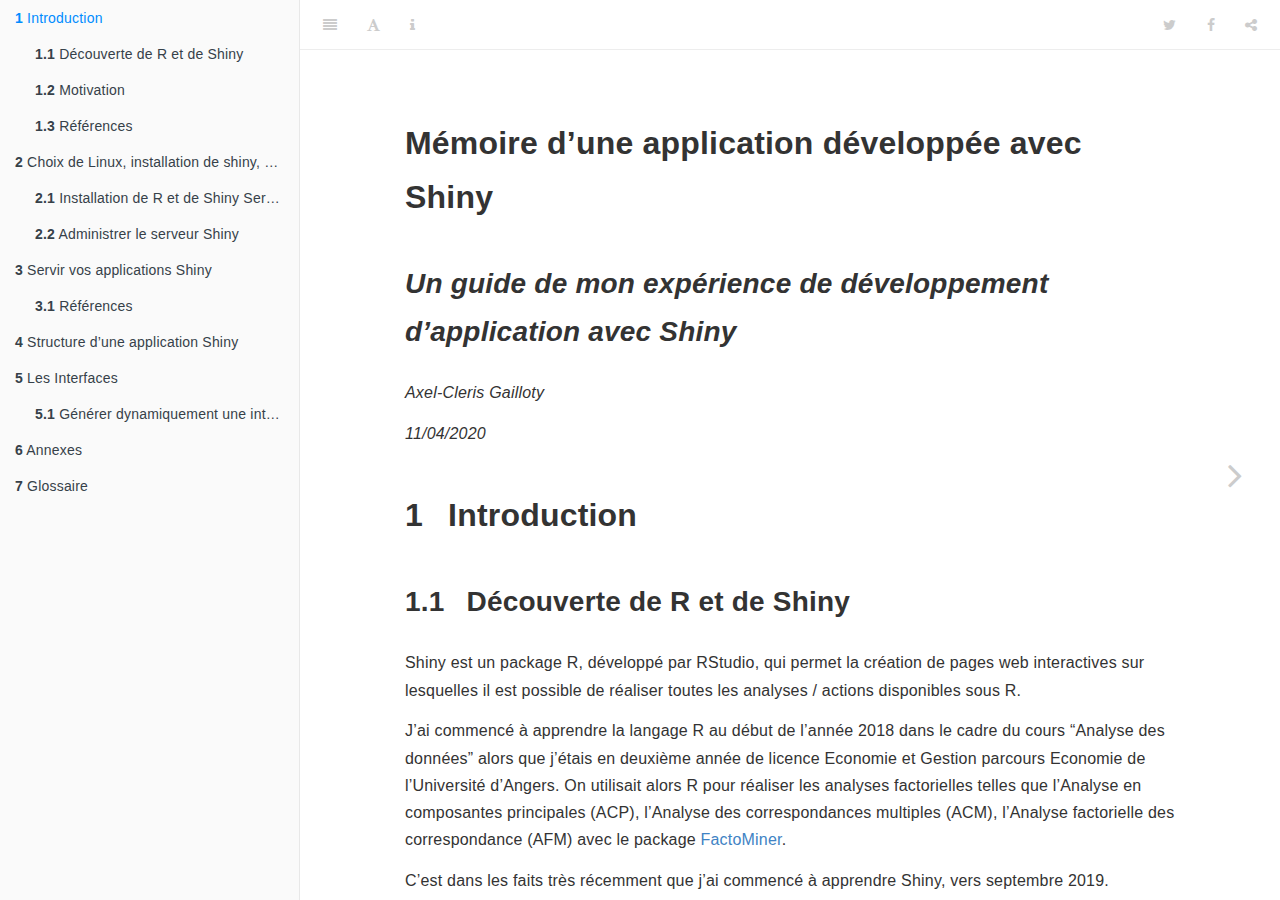
==== commit fec7fb8f: "Quelques ajustements" ====
--- a/index.html
+++ b/index.html
@@ -52,6 +52,68 @@
 
 
 
+<style type="text/css">
+a.sourceLine { display: inline-block; line-height: 1.25; }
+a.sourceLine { pointer-events: none; color: inherit; text-decoration: inherit; }
+a.sourceLine:empty { height: 1.2em; }
+.sourceCode { overflow: visible; }
+code.sourceCode { white-space: pre; position: relative; }
+pre.sourceCode { margin: 0; }
+@media screen {
+div.sourceCode { overflow: auto; }
+}
+@media print {
+code.sourceCode { white-space: pre-wrap; }
+a.sourceLine { text-indent: -1em; padding-left: 1em; }
+}
+pre.numberSource a.sourceLine
+  { position: relative; left: -4em; }
+pre.numberSource a.sourceLine::before
+  { content: attr(data-line-number);
+    position: relative; left: -1em; text-align: right; vertical-align: baseline;
+    border: none; pointer-events: all; display: inline-block;
+    -webkit-touch-callout: none; -webkit-user-select: none;
+    -khtml-user-select: none; -moz-user-select: none;
+    -ms-user-select: none; user-select: none;
+    padding: 0 4px; width: 4em;
+    color: #aaaaaa;
+  }
+pre.numberSource { margin-left: 3em; border-left: 1px solid #aaaaaa;  padding-left: 4px; }
+div.sourceCode
+  {  }
+@media screen {
+a.sourceLine::before { text-decoration: underline; }
+}
+code span.al { color: #ff0000; font-weight: bold; } /* Alert */
+code span.an { color: #60a0b0; font-weight: bold; font-style: italic; } /* Annotation */
+code span.at { color: #7d9029; } /* Attribute */
+code span.bn { color: #40a070; } /* BaseN */
+code span.bu { } /* BuiltIn */
+code span.cf { color: #007020; font-weight: bold; } /* ControlFlow */
+code span.ch { color: #4070a0; } /* Char */
+code span.cn { color: #880000; } /* Constant */
+code span.co { color: #60a0b0; font-style: italic; } /* Comment */
+code span.cv { color: #60a0b0; font-weight: bold; font-style: italic; } /* CommentVar */
+code span.do { color: #ba2121; font-style: italic; } /* Documentation */
+code span.dt { color: #902000; } /* DataType */
+code span.dv { color: #40a070; } /* DecVal */
+code span.er { color: #ff0000; font-weight: bold; } /* Error */
+code span.ex { } /* Extension */
+code span.fl { color: #40a070; } /* Float */
+code span.fu { color: #06287e; } /* Function */
+code span.im { } /* Import */
+code span.in { color: #60a0b0; font-weight: bold; font-style: italic; } /* Information */
+code span.kw { color: #007020; font-weight: bold; } /* Keyword */
+code span.op { color: #666666; } /* Operator */
+code span.ot { color: #007020; } /* Other */
+code span.pp { color: #bc7a00; } /* Preprocessor */
+code span.sc { color: #4070a0; } /* SpecialChar */
+code span.ss { color: #bb6688; } /* SpecialString */
+code span.st { color: #4070a0; } /* String */
+code span.va { color: #19177c; } /* Variable */
+code span.vs { color: #4070a0; } /* VerbatimString */
+code span.wa { color: #60a0b0; font-weight: bold; font-style: italic; } /* Warning */
+</style>
 
 </head>
 
@@ -75,10 +137,17 @@
 <li class="chapter" data-level="2.1.1" data-path="choix-de-linux-installation-de-shiny-shiny-server.html"><a href="choix-de-linux-installation-de-shiny-shiny-server.html#installer-r-sur-ubuntu-14-ou-plus"><i class="fa fa-check"></i><b>2.1.1</b> Installer R sur Ubuntu 14 ou plus</a></li>
 <li class="chapter" data-level="2.1.2" data-path="choix-de-linux-installation-de-shiny-shiny-server.html"><a href="choix-de-linux-installation-de-shiny-shiny-server.html#installation-du-serveur-shiny"><i class="fa fa-check"></i><b>2.1.2</b> Installation du serveur Shiny</a></li>
 </ul></li>
-<li class="chapter" data-level="2.2" data-path="choix-de-linux-installation-de-shiny-shiny-server.html"><a href="choix-de-linux-installation-de-shiny-shiny-server.html#références-1"><i class="fa fa-check"></i><b>2.2</b> Références</a></li>
-</ul></li>
-<li class="chapter" data-level="3" data-path="annexes.html"><a href="annexes.html"><i class="fa fa-check"></i><b>3</b> Annexes</a></li>
-<li class="chapter" data-level="4" data-path="glossaire.html"><a href="glossaire.html"><i class="fa fa-check"></i><b>4</b> Glossaire</a></li>
+<li class="chapter" data-level="2.2" data-path="choix-de-linux-installation-de-shiny-shiny-server.html"><a href="choix-de-linux-installation-de-shiny-shiny-server.html#administrer-le-serveur-shiny"><i class="fa fa-check"></i><b>2.2</b> Administrer le serveur Shiny</a></li>
+</ul></li>
+<li class="chapter" data-level="3" data-path="servir-vos-applications-shiny.html"><a href="servir-vos-applications-shiny.html"><i class="fa fa-check"></i><b>3</b> Servir vos applications Shiny</a><ul>
+<li class="chapter" data-level="3.1" data-path="servir-vos-applications-shiny.html"><a href="servir-vos-applications-shiny.html#références-1"><i class="fa fa-check"></i><b>3.1</b> Références</a></li>
+</ul></li>
+<li class="chapter" data-level="4" data-path="structure-dune-application-shiny.html"><a href="structure-dune-application-shiny.html"><i class="fa fa-check"></i><b>4</b> Structure d’une application Shiny</a></li>
+<li class="chapter" data-level="5" data-path="les-interfaces.html"><a href="les-interfaces.html"><i class="fa fa-check"></i><b>5</b> Les Interfaces</a><ul>
+<li class="chapter" data-level="5.1" data-path="les-interfaces.html"><a href="les-interfaces.html#générer-dynamiquement-une-interface-utilisateur"><i class="fa fa-check"></i><b>5.1</b> Générer dynamiquement une interface utilisateur</a></li>
+</ul></li>
+<li class="chapter" data-level="6" data-path="annexes.html"><a href="annexes.html"><i class="fa fa-check"></i><b>6</b> Annexes</a></li>
+<li class="chapter" data-level="7" data-path="glossaire.html"><a href="glossaire.html"><i class="fa fa-check"></i><b>7</b> Glossaire</a></li>
 </ul>
 
       </nav>
@@ -106,8 +175,8 @@
 <h1><span class="header-section-number">1</span> Introduction</h1>
 <div id="découverte-de-r-et-de-shiny" class="section level2">
 <h2><span class="header-section-number">1.1</span> Découverte de R et de Shiny</h2>
-<p>Shiny est un package R, développé par RStudio, qui permet la création de pages web interactives sur lesquelles il est possible de réaliser toutes les analyses / actions disponibles sous R.<br />
-J’ai commencé à apprendre la langage R au début de l’année 2018 dans le cadre du cours “Analyse des données” alors que j’étais en deuxième année de licence Economie et Gestion parcours Economie de l’Université d’Angers.
+<p>Shiny est un package R, développé par RStudio, qui permet la création de pages web interactives sur lesquelles il est possible de réaliser toutes les analyses / actions disponibles sous R.</p>
+<p>J’ai commencé à apprendre la langage R au début de l’année 2018 dans le cadre du cours “Analyse des données” alors que j’étais en deuxième année de licence Economie et Gestion parcours Economie de l’Université d’Angers.
 On utilisait alors R pour réaliser les analyses factorielles telles que l’Analyse en composantes principales (ACP), l’Analyse des correspondances multiples (ACM), l’Analyse factorielle des correspondance (AFM) avec le package <a href="http://factominer.free.fr/">FactoMiner</a>.</p>
 <p>C’est dans les faits très récemment que j’ai commencé à apprendre Shiny, vers septembre 2019. J’apprenais sur le tas sans réellement avoir un projet spécifique en tête.<br />
 Le premier projet que j’ai réalisé avec Shiny est celui d’un moteur d’extracteur de contenu web (web scraping) du site Indeed. J’avais auparavant construit le webscraper avec Python pour mon utilisation personnelle, extraire les offres d’emplois et les stocker dans un tableau de données Pandas (librairie Python) ensuite les analyse et étudier des tendances.</p>
